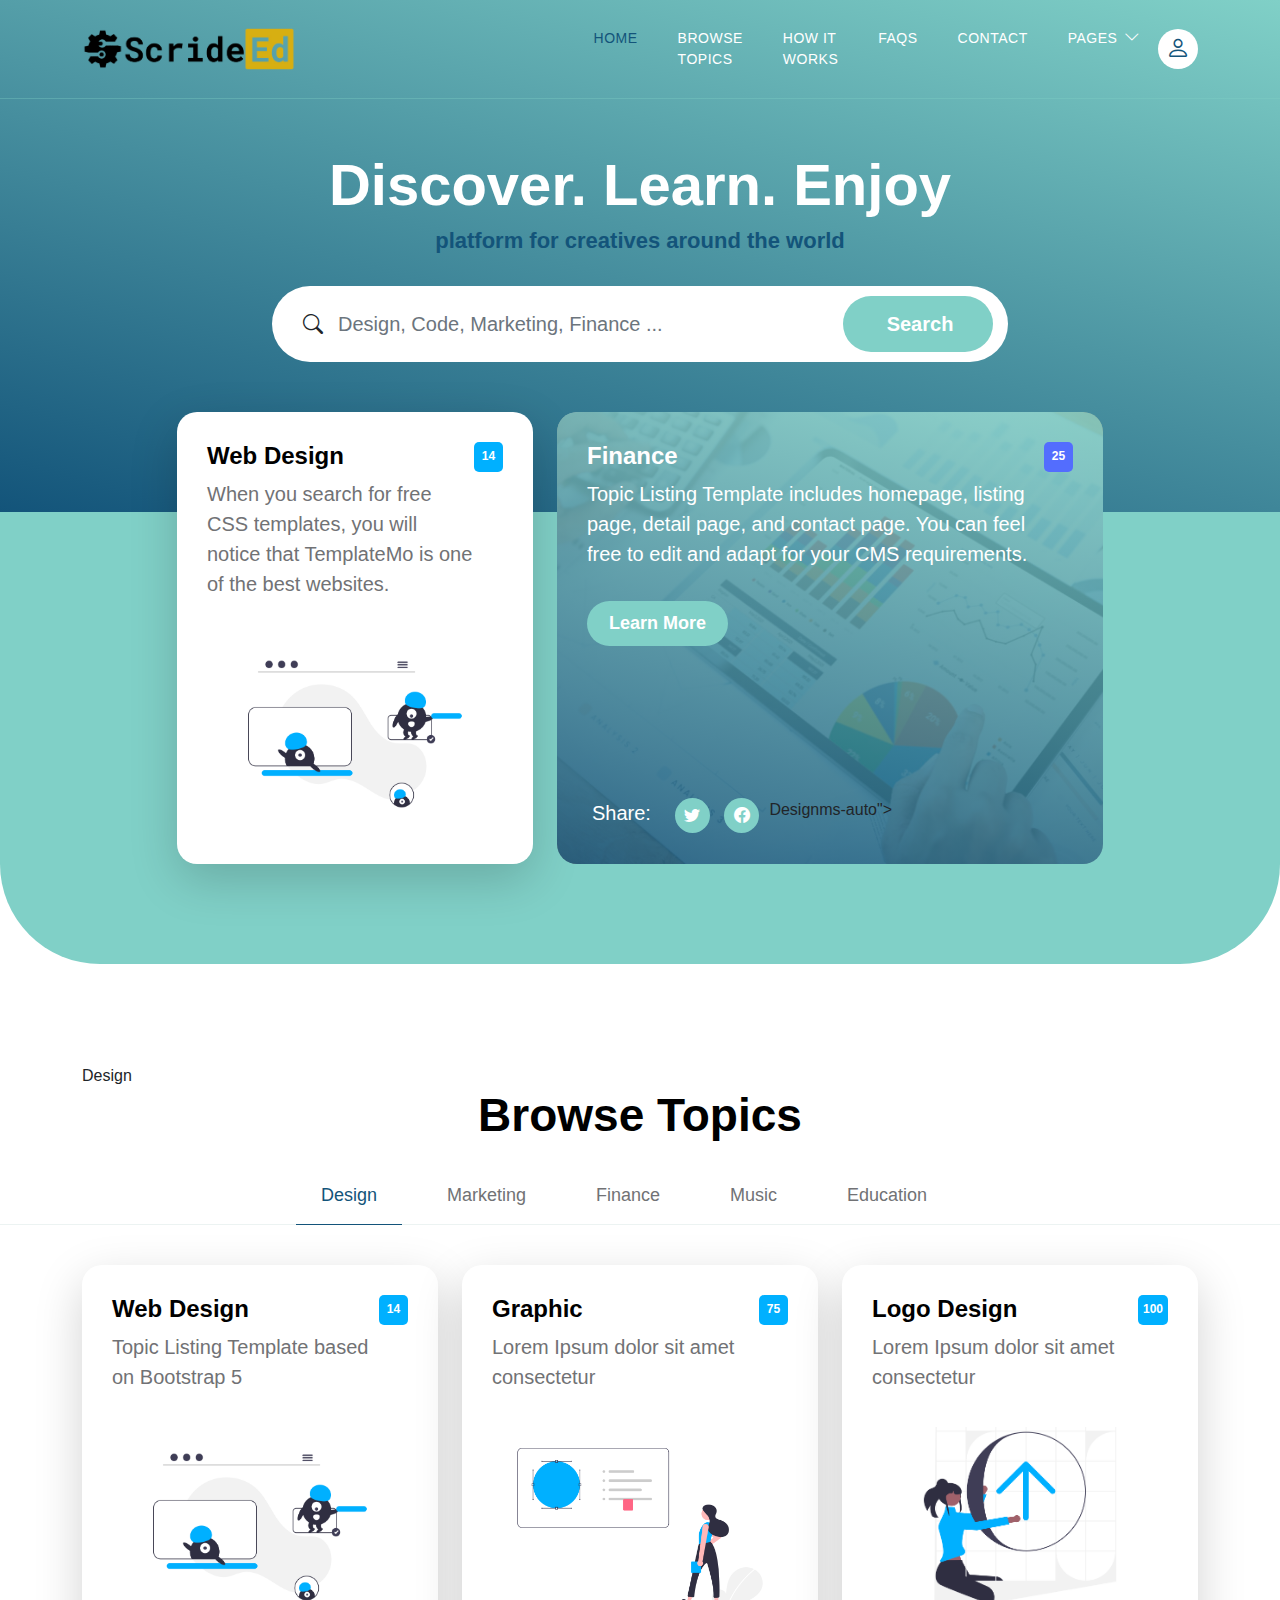
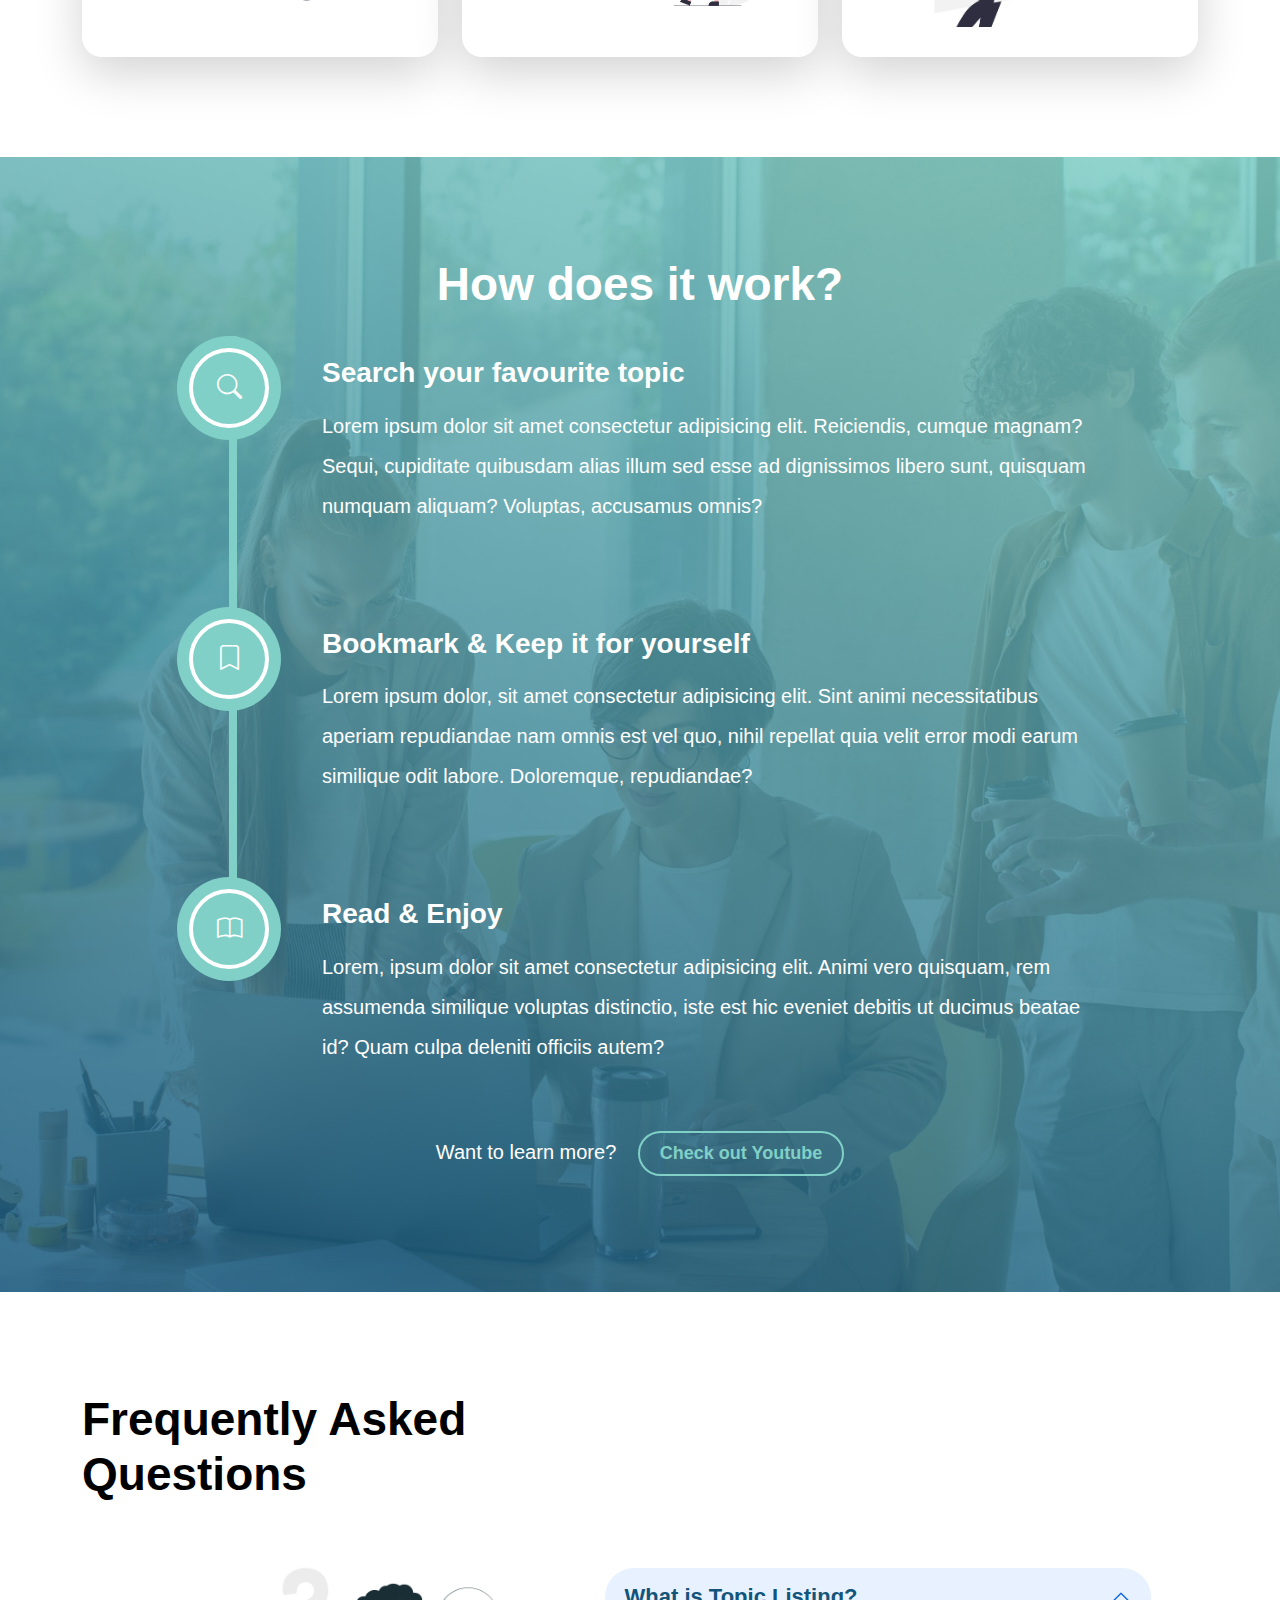
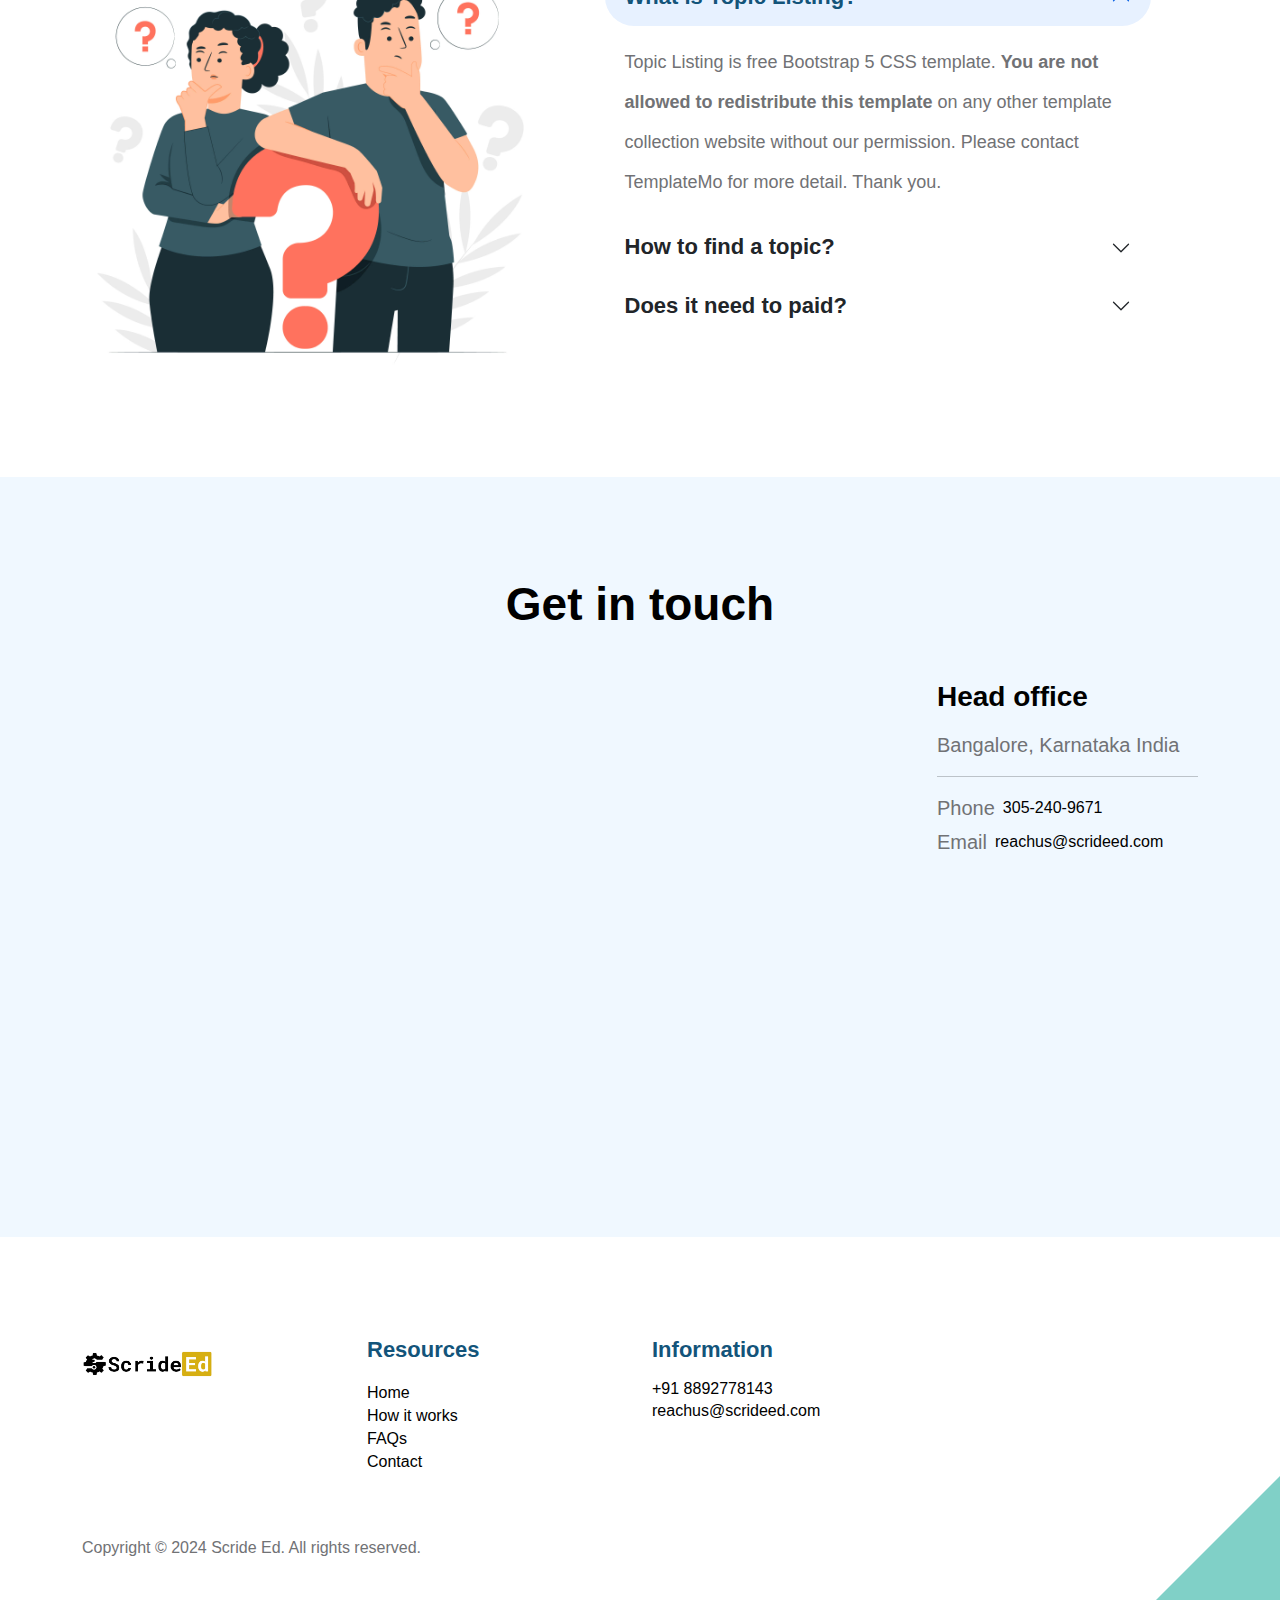
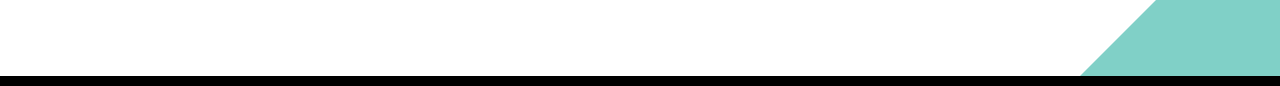
==== index.html @ 640656fb "commit with inital changes further changes expected" ====
<!doctype html>
<html lang="en">
    <head>
        <meta charset="utf-8">
        <meta name="viewport" content="width=device-width, initial-scale=1">

        <meta name="description" content="">
        <meta name="author" content="">

        <title>ScrideEd</title>

        <!-- CSS FILES -->        
        <link rel="preconnect" href="https://fonts.googleapis.com">
        
        <link rel="preconnect" href="https://fonts.gstatic.com" crossorigin>

        <link href="https://fonts.googleapis.com/css2?family=Montserrat:wght@500;600;700&family=Open+Sans&display=swap" rel="stylesheet">
                        
        <link href="css/bootstrap.min.css" rel="stylesheet">

        <link href="css/bootstrap-icons.css" rel="stylesheet">

        <link href="css/templatemo-topic-listing.css" rel="stylesheet">      
<!--

TemplateMo 590 topic listing

https://templatemo.com/tm-590-topic-listing

-->
    </head>
    
    <body id="top">

        <main>

            <nav class="navbar navbar-expand-lg">
                <div class="container">
                    <a class="navbar-brand" href="index.html">
                        <!-- <i class="bi-back"></i> -->
                        <span><img src="images/logo-black-rbg.png" alt="" width=50% height=50%>
                        </span>
                    </a>

                    <div class="d-lg-none ms-auto me-4">
                        <a href="#top" class="navbar-icon bi-person smoothscroll"></a>
                    </div>
    
                    <button class="navbar-toggler" type="button" data-bs-toggle="collapse" data-bs-target="#navbarNav" aria-controls="navbarNav" aria-expanded="false" aria-label="Toggle navigation">
                        <span class="navbar-toggler-icon"></span>
                    </button>
    
                    <div class="collapse navbar-collapse" id="navbarNav">
                        <ul class="navbar-nav ms-lg-5 me-lg-auto">
                            <li class="nav-item">
                                <a class="nav-link click-scroll" href="#section_1">Home</a>
                            </li>

                            <li class="nav-item">
                                <a class="nav-link click-scroll" href="#section_2">Browse Topics</a>
                            </li>
    
                            <li class="nav-item">
                                <a class="nav-link click-scroll" href="#section_3">How it works</a>
                            </li>

                            <li class="nav-item">
                                <a class="nav-link click-scroll" href="#section_4">FAQs</a>
                            </li>
    
                            <li class="nav-item">
                                <a class="nav-link click-scroll" href="#section_5">Contact</a>
                            </li>

                            <li class="nav-item dropdown">
                                <a class="nav-link dropdown-toggle" href="#" id="navbarLightDropdownMenuLink" role="button" data-bs-toggle="dropdown" aria-expanded="false">Pages</a>

                                <ul class="dropdown-menu dropdown-menu-light" aria-labelledby="navbarLightDropdownMenuLink">
                                    <li><a class="dropdown-item" href="topics-listing.html">Topics Listing</a></li>

                                    <li><a class="dropdown-item" href="contact.html">Contact Form</a></li>
                                </ul>
                            </li>
                        </ul>

                        <div class="d-none d-lg-block">
                            <a href="#top" class="navbar-icon bi-person smoothscroll"></a>
                        </div>
                    </div>
                </div>
            </nav>
            

            <section class="hero-section d-flex justify-content-center align-items-center" id="section_1">
                <div class="container">
                    <div class="row">

                        <div class="col-lg-8 col-12 mx-auto">
                            <h1 class="text-white text-center">Discover. Learn. Enjoy</h1>

                            <h6 class="text-center">platform for creatives around the world</h6>

                            <form method="get" class="custom-form mt-4 pt-2 mb-lg-0 mb-5" role="search">
                                <div class="input-group input-group-lg">
                                    <span class="input-group-text bi-search" id="basic-addon1">
                                        
                                    </span>

                                    <input name="keyword" type="search" class="form-control" id="keyword" placeholder="Design, Code, Marketing, Finance ..." aria-label="Search">

                                    <button type="submit" class="form-control">Search</button>
                                </div>
                            </form>
                        </div>

                    </div>
                </div>
            </section>


            <section class="featured-section">
                <div class="container">
                    <div class="row justify-content-center">

                        <div class="col-lg-4 col-12 mb-4 mb-lg-0">
                            <div class="custom-block bg-white shadow-lg">
                                <a href="topics-detail.html">
                                    <div class="d-flex">
                                        <div>
                                            <h5 class="mb-2">Web Design</h5>

                                            <p class="mb-0">When you search for free CSS templates, you will notice that TemplateMo is one of the best websites.</p>
                                        </div>

                                        <span class="badge bg-design rounded-pill ms-auto">14</span>
                                    </div>

                                    <img src="images/topics/undraw_Remote_design_team_re_urdx.png" class="custom-block-image img-fluid" alt="">
                                </a>
                            </div>
                        </div>

                        <div class="col-lg-6 col-12">
                            <div class="custom-block custom-block-overlay">
                                <div class="d-flex flex-column h-100">
                                    <img src="images/businesswoman-using-tablet-analysis.jpg" class="custom-block-image img-fluid" alt="">

                                    <div class="custom-block-overlay-text d-flex">
                                        <div>
                                            <h5 class="text-white mb-2">Finance</h5>

                                            <p class="text-white">Topic Listing Template includes homepage, listing page, detail page, and contact page. You can feel free to edit and adapt for your CMS requirements.</p>

                                            <a href="topics-detail.html" class="btn custom-btn mt-2 mt-lg-3">Learn More</a>
                                        </div>

                                        <span class="badge bg-finance rounded-pill ms-auto">25</span>
                                    </div>

                                    <div class="social-share d-flex">
                                        <p class="text-white me-4">Share:</p>

                                        <ul class="social-icon">
                                            <li class="social-icon-item">
                                                <a href="#" class="social-icon-link bi-twitter"></a>
                                            </li>

                                            <li class="social-icon-item">
                                                <a href="#" class="social-icon-link bi-facebook"></a>
                                            </li>Designms-auto"></a>
                                    </div>

                                    <div class="section-overlay"></div>
                                </div>
                            </div>
                        </div>

                    </div>
                </div>
            </section>


            <section class="explore-section section-padding" id="section_2">
                <div class="container">Design

                        <div class="col-12 text-center">
                            <h2 class="mb-4">Browse Topics</h1>
                        </div>

                    </div>
                </div>

                <div class="container-fluid">
                    <div class="row">
                        <ul class="nav nav-tabs" id="myTab" role="tablist">
                            <li class="nav-item" role="presentation">
                                <button class="nav-link active" id="design-tab" data-bs-toggle="tab" data-bs-target="#design-tab-pane" type="button" role="tab" aria-controls="design-tab-pane" aria-selected="true">Design</button>
                            </li>

                            <li class="nav-item" role="presentation">
                                <button class="nav-link" id="marketing-tab" data-bs-toggle="tab" data-bs-target="#marketing-tab-pane" type="button" role="tab" aria-controls="marketing-tab-pane" aria-selected="false">Marketing</button>
                            </li>

                            <li class="nav-item" role="presentation">
                                <button class="nav-link" id="finance-tab" data-bs-toggle="tab" data-bs-target="#finance-tab-pane" type="button" role="tab" aria-controls="finance-tab-pane" aria-selected="false">Finance</button>
                            </li>

                            <li class="nav-item" role="presentation">
                                <button class="nav-link" id="music-tab" data-bs-toggle="tab" data-bs-target="#music-tab-pane" type="button" role="tab" aria-controls="music-tab-pane" aria-selected="false">Music</button>
                            </li>

                            <li class="nav-item" role="presentation">
                                <button class="nav-link" id="education-tab" data-bs-toggle="tab" data-bs-target="#education-tab-pane" type="button" role="tab" aria-controls="education-tab-pane" aria-selected="false">Education</button>
                            </li>
                        </ul>
                    </div>
                </div>

                <div class="container">
                    <div class="row">

                        <div class="col-12">
                            <div class="tab-content" id="myTabContent">
                                <div class="tab-pane fade show active" id="design-tab-pane" role="tabpanel" aria-labelledby="design-tab" tabindex="0">
                                    <div class="row">
                                        <div class="col-lg-4 col-md-6 col-12 mb-4 mb-lg-0">
                                            <div class="custom-block bg-white shadow-lg">
                                                <a href="topics-detail.html">
                                                    <div class="d-flex">
                                                        <div>
                                                            <h5 class="mb-2">Web Design</h5>

                                                            <p class="mb-0">Topic Listing Template based on Bootstrap 5</p>
                                                        </div>

                                                        <span class="badge bg-design rounded-pill ms-auto">14</span>
                                                    </div>

                                                    <img src="images/topics/undraw_Remote_design_team_re_urdx.png" class="custom-block-image img-fluid" alt="">
                                                </a>
                                            </div>
                                        </div>

                                        <div class="col-lg-4 col-md-6 col-12 mb-4 mb-lg-0">
                                            <div class="custom-block bg-white shadow-lg">
                                                <a href="topics-detail.html">
                                                    <div class="d-flex">
                                                        <div>
                                                            <h5 class="mb-2">Graphic</h5>

                                                                <p class="mb-0">Lorem Ipsum dolor sit amet consectetur</p>
                                                        </div>

                                                        <span class="badge bg-design rounded-pill ms-auto">75</span>
                                                    </div>

                                                    <img src="images/topics/undraw_Redesign_feedback_re_jvm0.png" class="custom-block-image img-fluid" alt="">
                                                </a>
                                            </div>
                                        </div>

                                        <div class="col-lg-4 col-md-6 col-12">
                                            <div class="custom-block bg-white shadow-lg">
                                                <a href="topics-detail.html">
                                                    <div class="d-flex">
                                                        <div>
                                                            <h5 class="mb-2">Logo Design</h5>

                                                                <p class="mb-0">Lorem Ipsum dolor sit amet consectetur</p>
                                                        </div>

                                                        <span class="badge bg-design rounded-pill ms-auto">100</span>
                                                    </div>

                                                    <img src="images/topics/colleagues-working-cozy-office-medium-shot.png" class="custom-block-image img-fluid" alt="">
                                                </a>
                                            </div>
                                        </div>
                                    </div>
                                </div>

                                <div class="tab-pane fade" id="marketing-tab-pane" role="tabpanel" aria-labelledby="marketing-tab" tabindex="0">
                                    <div class="row">
                                        <div class="col-lg-4 col-md-6 col-12 mb-4 mb-lg-3">
                                                <div class="custom-block bg-white shadow-lg">
                                                    <a href="topics-detail.html">
                                                        <div class="d-flex">
                                                            <div>
                                                                <h5 class="mb-2">Advertising</h5>

                                                                <p class="mb-0">Lorem Ipsum dolor sit amet consectetur</p>
                                                            </div>

                                                            <span class="badge bg-advertising rounded-pill ms-auto">30</span>
                                                        </div>

                                                        <img src="images/topics/undraw_online_ad_re_ol62.png" class="custom-block-image img-fluid" alt="">
                                                    </a>
                                                </div>
                                            </div>

                                            <div class="col-lg-4 col-md-6 col-12 mb-4 mb-lg-3">
                                                <div class="custom-block bg-white shadow-lg">
                                                    <a href="topics-detail.html">
                                                        <div class="d-flex">
                                                            <div>
                                                                <h5 class="mb-2">Video Content</h5>

                                                                <p class="mb-0">Lorem Ipsum dolor sit amet consectetur</p>
                                                            </div>

                                                            <span class="badge bg-advertising rounded-pill ms-auto">65</span>
                                                        </div>

                                                        <img src="images/topics/undraw_Group_video_re_btu7.png" class="custom-block-image img-fluid" alt="">
                                                    </a>
                                                </div>
                                            </div>

                                            <div class="col-lg-4 col-md-6 col-12">
                                                <div class="custom-block bg-white shadow-lg">
                                                    <a href="topics-detail.html">
                                                        <div class="d-flex">
                                                            <div>
                                                                <h5 class="mb-2">Viral Tweet</h5>

                                                                <p class="mb-0">Lorem Ipsum dolor sit amet consectetur</p>
                                                            </div>

                                                            <span class="badge bg-advertising rounded-pill ms-auto">50</span>
                                                        </div>

                                                        <img src="images/topics/undraw_viral_tweet_gndb.png" class="custom-block-image img-fluid" alt="">
                                                    </a>
                                                </div>
                                            </div>
                                        </div>
                                  </div>

                                <div class="tab-pane fade" id="finance-tab-pane" role="tabpanel" aria-labelledby="finance-tab" tabindex="0">   <div class="row">
                                        <div class="col-lg-6 col-md-6 col-12 mb-4 mb-lg-0">
                                            <div class="custom-block bg-white shadow-lg">
                                                <a href="topics-detail.html">
                                                    <div class="d-flex">
                                                        <div>
                                                            <h5 class="mb-2">Investment</h5>

                                                            <p class="mb-0">Lorem Ipsum dolor sit amet consectetur</p>
                                                        </div>

                                                        <span class="badge bg-finance rounded-pill ms-auto">30</span>
                                                    </div>

                                                    <img src="images/topics/undraw_Finance_re_gnv2.png" class="custom-block-image img-fluid" alt="">
                                                </a>
                                            </div>
                                        </div>

                                        <div class="col-lg-6 col-md-6 col-12">
                                            <div class="custom-block custom-block-overlay">
                                                <div class="d-flex flex-column h-100">
                                                    <img src="images/businesswoman-using-tablet-analysis-graph-company-finance-strategy-statistics-success-concept-planning-future-office-room.jpg" class="custom-block-image img-fluid" alt="">

                                                    <div class="custom-block-overlay-text d-flex">
                                                        <div>
                                                            <h5 class="text-white mb-2">Finance</h5>

                                                            <p class="text-white">Lorem ipsum dolor, sit amet consectetur adipisicing elit. Sint animi necessitatibus aperiam repudiandae nam omnis</p>

                                                            <a href="topics-detail.html" class="btn custom-btn mt-2 mt-lg-3">Learn More</a>
                                                        </div>

                                                        <span class="badge bg-finance rounded-pill ms-auto">25</span>
                                                    </div>

                                                    <div class="social-share d-flex">
                                                        <p class="text-white me-4">Share:</p>

                                                        <ul class="social-icon">
                                                            <li class="social-icon-item">
                                                                <a href="#" class="social-icon-link bi-twitter"></a>
                                                            </li>

                                                            <li class="social-icon-item">
                                                                <a href="#" class="social-icon-link bi-facebook"></a>
                                                            </li>

                                                            <li class="social-icon-item">
                                                                <a href="#" class="social-icon-link bi-pinterest"></a>
                                                            </li>
                                                        </ul>

                                                        <a href="#" class="custom-icon bi-bookmark ms-auto"></a>
                                                    </div>

                                                    <div class="section-overlay"></div>
                                                </div>
                                            </div>
                                        </div>
                                    </div>
                                </div>

                                <div class="tab-pane fade" id="music-tab-pane" role="tabpanel" aria-labelledby="music-tab" tabindex="0">
                                    <div class="row">
                                        <div class="col-lg-4 col-md-6 col-12 mb-4 mb-lg-3">
                                            <div class="custom-block bg-white shadow-lg">
                                                <a href="topics-detail.html">
                                                    <div class="d-flex">
                                                        <div>
                                                            <h5 class="mb-2">Composing Song</h5>

                                                            <p class="mb-0">Lorem Ipsum dolor sit amet consectetur</p>
                                                        </div>

                                                        <span class="badge bg-music rounded-pill ms-auto">45</span>
                                                    </div>

                                                    <img src="images/topics/undraw_Compose_music_re_wpiw.png" class="custom-block-image img-fluid" alt="">
                                                </a>
                                            </div>
                                        </div>

                                        <div class="col-lg-4 col-md-6 col-12 mb-4 mb-lg-3">
                                            <div class="custom-block bg-white shadow-lg">
                                                <a href="topics-detail.html">
                                                    <div class="d-flex">
                                                        <div>
                                                            <h5 class="mb-2">Online Music</h5>

                                                            <p class="mb-0">Lorem Ipsum dolor sit amet consectetur</p>
                                                        </div>

                                                        <span class="badge bg-music rounded-pill ms-auto">45</span>
                                                    </div>

                                                    <img src="images/topics/undraw_happy_music_g6wc.png" class="custom-block-image img-fluid" alt="">
                                                </a>
                                            </div>
                                        </div>

                                        <div class="col-lg-4 col-md-6 col-12">
                                            <div class="custom-block bg-white shadow-lg">
                                                <a href="topics-detail.html">
                                                    <div class="d-flex">
                                                        <div>
                                                            <h5 class="mb-2">Podcast</h5>

                                                            <p class="mb-0">Lorem Ipsum dolor sit amet consectetur</p>
                                                        </div>

                                                        <span class="badge bg-music rounded-pill ms-auto">20</span>
                                                    </div>

                                                    <img src="images/topics/undraw_Podcast_audience_re_4i5q.png" class="custom-block-image img-fluid" alt="">
                                                </a>
                                            </div>
                                        </div>
                                    </div>
                                </div>

                                <div class="tab-pane fade" id="education-tab-pane" role="tabpanel" aria-labelledby="education-tab" tabindex="0">
                                    <div class="row">
                                        <div class="col-lg-6 col-md-6 col-12 mb-4 mb-lg-3">
                                            <div class="custom-block bg-white shadow-lg">
                                                <a href="topics-detail.html">
                                                    <div class="d-flex">
                                                        <div>
                                                            <h5 class="mb-2">Graduation</h5>

                                                            <p class="mb-0">Lorem Ipsum dolor sit amet consectetur</p>
                                                        </div>

                                                        <span class="badge bg-education rounded-pill ms-auto">80</span>
                                                    </div>

                                                    <img src="images/topics/undraw_Graduation_re_gthn.png" class="custom-block-image img-fluid" alt="">
                                                </a>
                                            </div>
                                        </div>

                                        <div class="col-lg-6 col-md-6 col-12">
                                            <div class="custom-block bg-white shadow-lg">
                                                <a href="topics-detail.html">
                                                    <div class="d-flex">
                                                        <div>
                                                            <h5 class="mb-2">Educator</h5>

                                                            <p class="mb-0">Lorem Ipsum dolor sit amet consectetur</p>
                                                        </div>

                                                        <span class="badge bg-education rounded-pill ms-auto">75</span>
                                                    </div>

                                                    <img src="images/topics/undraw_Educator_re_ju47.png" class="custom-block-image img-fluid" alt="">
                                                </a>
                                            </div>
                                        </div>
                                    </div>
                                </div>
                            </div>

                    </div>
                </div>
            </section>


            <section class="timeline-section section-padding" id="section_3">
                <div class="section-overlay"></div>

                <div class="container">
                    <div class="row">

                        <div class="col-12 text-center">
                            <h2 class="text-white mb-4">How does it work?</h1>
                        </div>

                        <div class="col-lg-10 col-12 mx-auto">
                            <div class="timeline-container">
                                <ul class="vertical-scrollable-timeline" id="vertical-scrollable-timeline">
                                    <div class="list-progress">
                                        <div class="inner"></div>
                                    </div>

                                    <li>
                                        <h4 class="text-white mb-3">Search your favourite topic</h4>

                                        <p class="text-white">Lorem ipsum dolor sit amet consectetur adipisicing elit. Reiciendis, cumque magnam? Sequi, cupiditate quibusdam alias illum sed esse ad dignissimos libero sunt, quisquam numquam aliquam? Voluptas, accusamus omnis?</p>

                                        <div class="icon-holder">
                                          <i class="bi-search"></i>
                                        </div>
                                    </li>
                                    
                                    <li>
                                        <h4 class="text-white mb-3">Bookmark &amp; Keep it for yourself</h4>

                                        <p class="text-white">Lorem ipsum dolor, sit amet consectetur adipisicing elit. Sint animi necessitatibus aperiam repudiandae nam omnis est vel quo, nihil repellat quia velit error modi earum similique odit labore. Doloremque, repudiandae?</p>

                                        <div class="icon-holder">
                                          <i class="bi-bookmark"></i>
                                        </div>
                                    </li>

                                    <li>
                                        <h4 class="text-white mb-3">Read &amp; Enjoy</h4>

                                        <p class="text-white">Lorem, ipsum dolor sit amet consectetur adipisicing elit. Animi vero quisquam, rem assumenda similique voluptas distinctio, iste est hic eveniet debitis ut ducimus beatae id? Quam culpa deleniti officiis autem?</p>

                                        <div class="icon-holder">
                                          <i class="bi-book"></i>
                                        </div>
                                    </li>
                                </ul>
                            </div>
                        </div>

                        <div class="col-12 text-center mt-5">
                            <p class="text-white">
                                Want to learn more?
                                <a href="#" class="btn custom-btn custom-border-btn ms-3">Check out Youtube</a>
                            </p>
                        </div>
                    </div>
                </div>
            </section>


            <section class="faq-section section-padding" id="section_4">
                <div class="container">
                    <div class="row">

                        <div class="col-lg-6 col-12">
                            <h2 class="mb-4">Frequently Asked Questions</h2>
                        </div>

                        <div class="clearfix"></div>

                        <div class="col-lg-5 col-12">
                            <img src="images/faq_graphic.jpg" class="img-fluid" alt="FAQs">
                        </div>

                        <div class="col-lg-6 col-12 m-auto">
                            <div class="accordion" id="accordionExample">
                                <div class="accordion-item">
                                    <h2 class="accordion-header" id="headingOne">
                                        <button class="accordion-button" type="button" data-bs-toggle="collapse" data-bs-target="#collapseOne" aria-expanded="true" aria-controls="collapseOne">
                                        What is Topic Listing?
                                        </button>
                                    </h2>

                                    <div id="collapseOne" class="accordion-collapse collapse show" aria-labelledby="headingOne" data-bs-parent="#accordionExample">
                                        <div class="accordion-body">
                                            Topic Listing is free Bootstrap 5 CSS template. <strong>You are not allowed to redistribute this template</strong> on any other template collection website without our permission. Please contact TemplateMo for more detail. Thank you.
                                        </div>
                                    </div>
                                </div>

                                <div class="accordion-item">
                                    <h2 class="accordion-header" id="headingTwo">
                                        <button class="accordion-button collapsed" type="button" data-bs-toggle="collapse" data-bs-target="#collapseTwo" aria-expanded="false" aria-controls="collapseTwo">
                                        How to find a topic?
                                    </button>
                                    </h2>

                                    <div id="collapseTwo" class="accordion-collapse collapse" aria-labelledby="headingTwo" data-bs-parent="#accordionExample">
                                        <div class="accordion-body">
                                            You can search on Google with <strong>keywords</strong> such as templatemo portfolio, templatemo one-page layouts, photography, digital marketing, etc.
                                        </div>
                                    </div>
                                </div>

                                <div class="accordion-item">
                                    <h2 class="accordion-header" id="headingThree">
                                        <button class="accordion-button collapsed" type="button" data-bs-toggle="collapse" data-bs-target="#collapseThree" aria-expanded="false" aria-controls="collapseThree">
                                        Does it need to paid?
                                    </button>
                                    </h2>

                                    <div id="collapseThree" class="accordion-collapse collapse" aria-labelledby="headingThree" data-bs-parent="#accordionExample">
                                        <div class="accordion-body">
                                            You can modify any of this with custom CSS or overriding our default variables. It's also worth noting that just about any HTML can go within the <code>.accordion-body</code>, though the transition does limit overflow.
                                        </div>
                                    </div>
                                </div>
                            </div>
                        </div>

                    </div>
                </div>
            </section>


            <section class="contact-section section-padding section-bg" id="section_5">
                <div class="container">
                    <div class="row">

                        <div class="col-lg-12 col-12 text-center">
                            <h2 class="mb-5">Get in touch</h2>
                        </div>

                        <div class="col-lg-5 col-12 mb-4 mb-lg-0">
                            <iframe src="https://www.google.com/maps/embed?pb=!1m14!1m8!1m3!1d15551.514627462991!2d77.5908462!3d12.9796121!3m2!1i1024!2i768!4f13.1!3m3!1m2!1s0x3bae1672094c0ca7%3A0xffa0605b3255e77d!2sVidhana%20Soudha!5e0!3m2!1sen!2sin!4v1730284418888!5m2!1sen!2sin" width="600" height="450" style="border:0;" allowfullscreen="" loading="lazy" referrerpolicy="no-referrer-when-downgrade"></iframe>                        </div>

                        <div class="col-lg-3 col-md-6 col-12 mb-3 mb-lg- mb-md-0 ms-auto">
                            <h4 class="mb-3">Head office</h4>

                            <p>Bangalore, Karnataka India</p>

                            <hr>

                            <p class="d-flex align-items-center mb-1">
                                <span class="me-2">Phone</span>

                                <a href="tel: 305-240-9671" class="site-footer-link">
                                    305-240-9671
                                </a>
                            </p>

                            <p class="d-flex align-items-center">
                                <span class="me-2">Email</span>

                                <a href="mailto:reachus@scrideed.com" class="site-footer-link">
                                    reachus@scrideed.com
                                </a>
                            </p>
                        </div>
                    </div>
                </div>
            </section>
        </main>

<footer class="site-footer section-padding">
            <div class="container">
                <div class="row">

                    <div class="col-lg-3 col-12 mb-4 pb-2">
                        <a class="navbar-brand mb-2" href="index.html">
                            <span><img src="images/logo-black-rbg.png" alt="" width=50% height=50%>
                            </span>
                        </a>
                    </div>

                    <div class="col-lg-3 col-md-4 col-6">
                        <h6 class="site-footer-title mb-3">Resources</h6>

                        <ul class="site-footer-links">
                            <li class="site-footer-link-item">
                                <a href="#" class="site-footer-link">Home</a>
                            </li>

                            <li class="site-footer-link-item">
                                <a href="#" class="site-footer-link">How it works</a>
                            </li>

                            <li class="site-footer-link-item">
                                <a href="#" class="site-footer-link">FAQs</a>
                            </li>

                            <li class="site-footer-link-item">
                                <a href="#" class="site-footer-link">Contact</a>
                            </li>
                        </ul>
                    </div>

                    <div class="col-lg-3 col-md-4 col-6 mb-4 mb-lg-0">
                        <h6 class="site-footer-title mb-3">Information</h6>

                        <p class="text-white d-flex mb-1">
                            <a href="tel: 8892778143" class="site-footer-link">
                                +91 8892778143
                            </a>
                        </p>

                        <p class="text-white d-flex">
                            <a href="mailto:reachus@scrideed.com" class="site-footer-link">
                                reachus@scrideed.com
                            </a>
                        </p>
                    </div>

                        <p class="copyright-text mt-lg-5 mt-4">Copyright © 2024 Scride Ed. All rights reserved.                        
                    </div>

                </div>
            </div>
        </footer>


        <!-- JAVASCRIPT FILES -->
        <script src="js/jquery.min.js"></script>
        <script src="js/bootstrap.bundle.min.js"></script>
        <script src="js/jquery.sticky.js"></script>
        <script src="js/click-scroll.js"></script>
        <script src="js/custom.js"></script>

    </body>
</html>
---- css/templatemo-topic-listing.css ----
/*

TemplateMo 590 topic listing

https://templatemo.com/tm-590-topic-listing

*/

/*---------------------------------------
  CUSTOM PROPERTIES ( VARIABLES )             
-----------------------------------------*/
:root {
  --white-color:                  #ffffff;
  --primary-color:                #13547a;
  --secondary-color:              #80d0c7;
  --section-bg-color:             #f0f8ff;
  --custom-btn-bg-color:          #80d0c7;
  --custom-btn-bg-hover-color:    #13547a;
  --dark-color:                   #000000;
  --p-color:                      #717275;
  --border-color:                 #7fffd4;
  --link-hover-color:             #13547a;

  --body-font-family:             'Roboto', sans-serif;
  --title-font-family:            'Roboto', sans-serif;

  --h1-font-size:                 58px;
  --h2-font-size:                 46px;
  --h3-font-size:                 32px;
  --h4-font-size:                 28px;
  --h5-font-size:                 24px;
  --h6-font-size:                 22px;
  --p-font-size:                  20px;
  --menu-font-size:               14px;
  --btn-font-size:                18px;
  --copyright-font-size:          16px;

  --border-radius-large:          100px;
  --border-radius-medium:         20px;
  --border-radius-small:          10px;

  --font-weight-normal:           400;
  --font-weight-medium:           500;
  --font-weight-semibold:         600;
  --font-weight-bold:             700;
}

body {
  background-color: var(--white-color);
  font-family: var(--body-font-family); 
}


/*---------------------------------------
  TYPOGRAPHY               
-----------------------------------------*/

h2,
h3,
h4,
h5,
h6 {
  color: var(--dark-color);
}

h1,
h2,
h3,
h4,
h5,
h6 {
  font-family: var(--title-font-family); 
  font-weight: var(--font-weight-semibold);
}

h1 {
  font-size: var(--h1-font-size);
  font-weight: var(--font-weight-bold);
}

h2 {
  font-size: var(--h2-font-size);
  font-weight: var(--font-weight-bold);
}

h3 {
  font-size: var(--h3-font-size);
}

h4 {
  font-size: var(--h4-font-size);
}

h5 {
  font-size: var(--h5-font-size);
}

h6 {
  color: var(--primary-color);
  font-size: var(--h6-font-size);
}

p {
  color: var(--p-color);
  font-size: var(--p-font-size);
  font-weight: var(--font-weight-normal);
}

ul li {
  color: var(--p-color);
  font-size: var(--p-font-size);
  font-weight: var(--font-weight-normal);
}

a, 
button {
  touch-action: manipulation;
  transition: all 0.3s;
}

a {
  display: inline-block;
  color: var(--primary-color);
  text-decoration: none;
}

a:hover {
  color: var(--link-hover-color);
}

b,
strong {
  font-weight: var(--font-weight-bold);
}


/*---------------------------------------
  SECTION               
-----------------------------------------*/
.section-padding {
  padding-top: 100px;
  padding-bottom: 100px;
}

.section-bg {
  background-color: var(--section-bg-color);
}

.section-overlay {
  background-image: linear-gradient(15deg, #13547a 0%, #80d0c7 100%);
  position: absolute;
  top: 0;
  left: 0;
  pointer-events: none;
  width: 100%;
  height: 100%;
  opacity: 0.85;
}

.section-overlay + .container {
  position: relative;
}

.tab-content {
  background-color: var(--white-color);
  border-radius: var(--border-radius-medium);
}

.nav-tabs {
  border-bottom: 1px solid #ecf3f2;
  margin-bottom: 40px;
  justify-content: center;
}

.nav-tabs .nav-link {
  border-radius: 0;
  border-top: 0;
  border-right: 0;
  border-left: 0;
  color: var(--p-color);
  font-family: var(--title-font-family);
  font-size: var(--btn-font-size);
  font-weight: var(--font-weight-medium);
  padding: 15px 25px;
  transition: all 0.3s;
}

.nav-tabs .nav-link:first-child {
  margin-right: 20px;
}

.nav-tabs .nav-item.show .nav-link, 
.nav-tabs .nav-link.active,
.nav-tabs .nav-link:focus, 
.nav-tabs .nav-link:hover {
  border-bottom-color: var(--primary-color);
  color: var(--primary-color);
}


/*---------------------------------------
  CUSTOM ICON COLOR               
-----------------------------------------*/
.custom-icon {
  color: var(--secondary-color);
}


/*---------------------------------------
  CUSTOM BUTTON               
-----------------------------------------*/
.custom-btn {
  background: var(--custom-btn-bg-color);
  border: 2px solid transparent;
  border-radius: var(--border-radius-large);
  color: var(--white-color);
  font-size: var(--btn-font-size);
  font-weight: var(--font-weight-semibold);
  line-height: normal;
  transition: all 0.3s;
  padding: 10px 20px;
}

.custom-btn:hover {
  background: var(--custom-btn-bg-hover-color);
  color: var(--white-color);
}

.custom-border-btn {
  background: transparent;
  border: 2px solid var(--custom-btn-bg-color);
  color: var(--custom-btn-bg-color);
}

.custom-border-btn:hover {
  background: var(--custom-btn-bg-color);
  border-color: transparent;
  color: var(--white-color);
}

.custom-btn-bg-white {
  border-color: var(--white-color);
  color: var(--white-color);
}


/*---------------------------------------
  SITE HEADER              
-----------------------------------------*/
.site-header {
  background-image: linear-gradient(15deg, #13547a 0%, #80d0c7 100%);
  padding-top: 150px;
  padding-bottom: 80px;
}

.site-header .container {
  height: 100%;
}

.breadcrumb-item+.breadcrumb-item::before,
.breadcrumb-item a:hover,
.breadcrumb-item.active {
  color: var(--white-color);
}

.site-header .custom-icon {
  color: var(--white-color);
  font-size: var(--h4-font-size);
}

.site-header .custom-icon:hover {
  color: var(--secondary-color);
}


/*---------------------------------------
  NAVIGATION              
-----------------------------------------*/
.sticky-wrapper {
  position: absolute;
  top: 0;
  right: 0;
  left: 0;
}

.sticky-wrapper.is-sticky .navbar {
  background-color: var(--secondary-color);
}

.navbar {
  background: transparent;
  border-bottom: 1px solid rgba(128, 208, 199, 0.35);
  z-index: 9;
}

.navbar-brand,
.navbar-brand:hover {
  font-size: var(--h3-font-size);
  font-weight: var(--font-weight-bold);
  display: block;
}

.navbar-brand span {
  font-family: var(--title-font-family);
}

.navbar-expand-lg .navbar-nav .nav-link {
  border-radius: var(--border-radius-large);
  margin: 10px;
  padding: 10px;
}

.navbar-nav .nav-link {
  display: inline-block;
  color: var(--white-color);
  font-family: var(--title-font-family); 
  font-size: var(--menu-font-size);
  font-weight: var(--font-weight-medium);
  text-transform: uppercase;
  letter-spacing: 0.5px;
  position: relative;
  padding-top: 15px;
  padding-bottom: 15px;
}

.navbar-nav .nav-link.active, 
.navbar-nav .nav-link:hover {
  color: var(--primary-color);
}

.navbar .dropdown-menu {
  background: var(--white-color);
  box-shadow: 0 1rem 3rem rgba(0,0,0,.175);
  border: 0;
  display: inherit;
  opacity: 0;
  min-width: 9rem;
  margin-top: 20px;
  padding: 13px 0 10px 0;
  transition: all 0.3s;
  pointer-events: none;
}

.navbar .dropdown-menu::before {
  content: "";
  width: 0;
  height: 0;
  border-left: 20px solid transparent;
  border-right: 20px solid transparent;
  border-bottom: 15px solid var(--white-color);
  position: absolute;
  top: -10px;
  left: 10px;
}

.navbar .dropdown-item {
  display: inline-block;
  color: var(--p-bg-color);
  font-family: var(--title-font-family); 
  font-size: var(--menu-font-size);
  font-weight: var(--font-weight-medium);
  text-transform: uppercase;
  letter-spacing: 0.5px;
  position: relative;
}

.navbar .dropdown-item.active, 
.navbar .dropdown-item:active,
.navbar .dropdown-item:focus, 
.navbar .dropdown-item:hover {
  background: transparent;
  color: var(--primary-color);
}

.navbar .dropdown-toggle::after {
  content: "\f282";
  display: inline-block;
  font-family: bootstrap-icons !important;
  font-size: var(--copyright-font-size);
  font-style: normal;
  font-weight: normal !important;
  font-variant: normal;
  text-transform: none;
  line-height: 1;
  vertical-align: -.125em;
  -webkit-font-smoothing: antialiased;
  -moz-osx-font-smoothing: grayscale;
  position: relative;
  left: 2px;
  border: 0;
}

@media screen and (min-width: 992px) {
  .navbar .dropdown:hover .dropdown-menu {
    opacity: 1;
    margin-top: 0;
    pointer-events: auto;
  }
}

.navbar-icon {
  background: var(--white-color);
  border-radius: var(--border-radius-large);
  display: inline-block;
  font-size: var(--h5-font-size);
  width: 40px;
  height: 40px;
  line-height: 40px;
  text-align: center;
  transition: all 0.3s ease;
}

.navbar-icon:hover {
  background: var(--primary-color);
  color: var(--white-color);
}

.navbar-toggler {
  border: 0;
  padding: 0;
  cursor: pointer;
  margin: 0;
  width: 30px;
  height: 35px;
  outline: none;
}

.navbar-toggler:focus {
  outline: none;
  box-shadow: none;
}

.navbar-toggler[aria-expanded="true"] .navbar-toggler-icon {
  background: transparent;
}

.navbar-toggler[aria-expanded="true"] .navbar-toggler-icon:before,
.navbar-toggler[aria-expanded="true"] .navbar-toggler-icon:after {
  transition: top 300ms 50ms ease, -webkit-transform 300ms 350ms ease;
  transition: top 300ms 50ms ease, transform 300ms 350ms ease;
  transition: top 300ms 50ms ease, transform 300ms 350ms ease, -webkit-transform 300ms 350ms ease;
  top: 0;
}

.navbar-toggler[aria-expanded="true"] .navbar-toggler-icon:before {
  transform: rotate(45deg);
}

.navbar-toggler[aria-expanded="true"] .navbar-toggler-icon:after {
  transform: rotate(-45deg);
}

.navbar-toggler .navbar-toggler-icon {
  background: var(--white-color);
  transition: background 10ms 300ms ease;
  display: block;
  width: 30px;
  height: 2px;
  position: relative;
}

.navbar-toggler .navbar-toggler-icon:before,
.navbar-toggler .navbar-toggler-icon:after {
  transition: top 300ms 350ms ease, -webkit-transform 300ms 50ms ease;
  transition: top 300ms 350ms ease, transform 300ms 50ms ease;
  transition: top 300ms 350ms ease, transform 300ms 50ms ease, -webkit-transform 300ms 50ms ease;
  position: absolute;
  right: 0;
  left: 0;
  background: var(--white-color);
  width: 30px;
  height: 2px;
  content: '';
}

.navbar-toggler .navbar-toggler-icon::before {
  top: -8px;
}

.navbar-toggler .navbar-toggler-icon::after {
  top: 8px;
}


/*---------------------------------------
  HERO        
-----------------------------------------*/
.hero-section {
  background-image: linear-gradient(15deg, #13547a 0%, #80d0c7 100%);
  position: relative;
  overflow: hidden;
  padding-top: 150px;
  padding-bottom: 150px;
}

.hero-section .input-group {
  background-color: var(--white-color);
  border-radius: var(--border-radius-large);
  padding: 10px 15px;
}

.hero-section .input-group-text {
  background-color: transparent;
  border: 0;
}

.hero-section input[type="search"] {
  border: 0;
  box-shadow: none;
  margin-bottom: 0;
  padding-left: 0;
}

.hero-section button[type="submit"] {
  background-color: var(--primary-color);
  border: 0;
  border-radius: var(--border-radius-large) !important;
  color: var(--white-color);
  max-width: 150px;
}


/*---------------------------------------
  TOPICS              
-----------------------------------------*/
.featured-section {
  background-color: var(--secondary-color);
  border-radius: 0 0 100px 100px;
  padding-bottom: 100px;
}

.featured-section .row {
  position: relative;
  bottom: 100px;
  margin-bottom: -100px;
}

.custom-block {
  border-radius: var(--border-radius-medium);
  position: relative;
  overflow: hidden;
  padding: 30px;
  transition: all 0.3s ease;
  height: 100%;
}

.custom-block:hover {
  background-color: var(--secondary-color);
  transform: translateY(-3px);
}

.custom-block > a {
  width: 100%;
}

.custom-block-image {
  display: block;
  width: 100%;
  height: 200px;
  object-fit: cover;
  margin-top: 35px;
}

.custom-block .rounded-pill {
  border-radius: 5px !important;
  display: flex;
  justify-content: center;
  text-align: center;
  width: 30px;
  height: 30px;
  line-height: 20px;
}

.custom-block-overlay {
  height: 100%;
  min-height: 350px;
  padding: 0;
}

.custom-block-overlay > a {
  height: 100%;
}

.custom-block-overlay .custom-block-image {
  border-radius: var(--border-radius-medium);
  display: block;
  height: 100%;
  margin-top: 0;
}

.custom-block-overlay-text {
  position: absolute;
  z-index: 2;
  top: 0;
  right: 0;
  left: 0;
  padding: 30px;
}

.social-share {
  position: absolute;
  bottom: 0;
  right: 0;
  left: 0;
  z-index: 2;
  padding: 20px 35px;
}

.social-share .bi-bookmark {
  color: var(--white-color);
  font-size: var(--h5-font-size);
}

.social-share .bi-bookmark:hover {
  color: var(--secondary-color);
}

.bg-design {
  background-color: #00B0FF;
}

.bg-graphic {
  background-color: #00BFA6;
}

.bg-advertising {
  background-color: #F50057;
}

.bg-finance {
  background-color: #536DFE;
}

.bg-music {
  background-color: #F9A826;
}

.bg-education {
  background-color: #00BFA6;
}


/*---------------------------------------
  TOPICS               
-----------------------------------------*/
.topics-detail-block {
  border-radius: var(--border-radius-medium);
  position: relative;
  overflow: hidden;
}

.topics-detail-block-image {
  display: block;
  border-radius: var(--border-radius-medium);
}

blockquote {
  background-color: var(--section-bg-color);
  border-radius: var(--border-radius-small);
  font-family: var(--title-font-family);
  font-size: var(--h4-font-size);
  font-weight: var(--font-weight-bold);
  display: inline-block;
  text-align: center;
  margin: 30px;
  padding: 40px;
}

.topics-listing-page .site-header {
  padding-bottom: 65px;
}

.custom-block-topics-listing-info {
  margin: 30px 20px 20px 30px;
}

.custom-block-topics-listing {
  height: inherit;
}

.custom-block-topics-listing .custom-block-image {
  width: 200px;
}


/*---------------------------------------
  PAGINATION              
-----------------------------------------*/
.pagination {
  margin-top: 40px;
}

.page-link {
  border: 0;
  border-radius: var(--border-radius-small);
  color: var(--p-color);
  font-family: var(--title-font-family);
  margin: 0 5px;
  padding: 10px 20px;
}

.page-link:hover,
.page-item:first-child .page-link:hover,
.page-item:last-child .page-link:hover {
  background-color: var(--secondary-color);
  color: var(--white-color);
}

.page-item:first-child .page-link {
  margin-right: 10px;
}

.page-item:first-child .page-link,
.page-item:last-child .page-link {
  background-color: var(--section-bg-color);
  border-radius: var(--border-radius-small);
}

.active>.page-link, .page-link.active {
  background-color: var(--secondary-color);
  border-color: var(--secondary-color);
}


/*---------------------------------------
  TIMELINE              
-----------------------------------------*/
.timeline-section {
  background-image: url('../images/colleagues-working-cozy-office-medium-shot.jpg');
  background-repeat: no-repeat;
  background-position: center;
  background-size: cover;
  position: relative;
}

.timeline-container .vertical-scrollable-timeline {
  list-style-type: none;
  position: relative;
  padding-left: 0;
}

.timeline-container .vertical-scrollable-timeline .list-progress {
  width: 8px;
  height: 87%;
  background-color: var(--primary-color);
  position: absolute;
  left: 52px;
  top: 0;
  overflow: hidden;
}

.timeline-container .vertical-scrollable-timeline .list-progress .inner {
  position: absolute;
  right: 0;
  bottom: 0;
  height: 100%;
  background-color: var(--secondary-color);
  width: 100%;
}

.timeline-container .vertical-scrollable-timeline li {
  position: relative;
  padding: 20px 0px 65px 145px;
}

.timeline-container .vertical-scrollable-timeline li:last-child {
  padding-bottom: 0;
}

.timeline-container .vertical-scrollable-timeline li p {
  line-height: 40px;
}

.timeline-container .vertical-scrollable-timeline li p:last-child {
  margin-bottom: 0;
}

.timeline-container .vertical-scrollable-timeline li .icon-holder {
  position: absolute;
  left: 0;
  top: 0;
  width: 104px;
  height: 104px;
  display: flex;
  justify-content: center;
  align-items: center;
  background-color: var(--secondary-color);
  border-radius: 50%;
  z-index: 1;
  transition: 0.4s all;
}

.timeline-container .vertical-scrollable-timeline li .icon-holder::before {
  content: "";
  width: 80px;
  height: 80px;
  border: 4px solid #fff;
  position: absolute;
  background-color: var(--secondary-color);
  border-radius: 50%;
  z-index: -1;
  transition: 0.4s all;
}

.timeline-container .vertical-scrollable-timeline li .icon-holder i {
  font-size: 25px;
  color: var(--white-color);
}

.timeline-container .vertical-scrollable-timeline li::before {
  content: "";
  position: absolute;
  height: 100%;
  width: 8px;
  background-color: transparent;
  left: 52px;
  z-index: 0;
}

.timeline-container .vertical-scrollable-timeline li.active .icon-holder {
  background-color: var(--primary-color);
}

.timeline-container .vertical-scrollable-timeline li.active .icon-holder::before {
  background-color: var(--primary-color);
}


/*---------------------------------------
  FAQs              
-----------------------------------------*/
.faq-section .accordion-item {
  border: 0;
}

.faq-section .accordion-button {
  font-size: var(--h6-font-size);
  font-weight: var(--font-weight-semibold);
}

.faq-section .accordion-item:first-of-type .accordion-button {
  border-radius: var(--border-radius-large);
}

.faq-section .accordion-button:not(.collapsed) {
  border-radius: var(--border-radius-large);
  box-shadow: none;
  color: var(--primary-color);
}

.faq-section .accordion-body {
  color: var(--p-color);
  font-size: var(--btn-font-size);
  line-height: 40px;
}

/*---------------------------------------
  NEWSLETTER               
-----------------------------------------*/
.newsletter-image {
  border-radius: var(--border-radius-medium);
}


/*---------------------------------------
  CONTACT               
-----------------------------------------*/
.google-map {
  border-radius: var(--border-radius-medium);
}

.contact-form .form-floating>textarea {
  border-radius: var(--border-radius-medium);
  height: 150px;
}


/*---------------------------------------
  SUBSCRIBE FORM               
-----------------------------------------*/
.subscribe-form-wrap {
  padding: 50px;
}

.subscribe-form {
  width: 95%;
}


/*---------------------------------------
  CUSTOM FORM               
-----------------------------------------*/
.custom-form .form-control {
  border-radius: var(--border-radius-large);
  color: var(--p-color);
  margin-bottom: 24px;
  padding-top: 13px;
  padding-bottom: 13px;
  padding-left: 20px;
  outline: none;
}

.form-floating>label {
  padding-left: 20px;
}

.custom-form button[type="submit"] {
  background: var(--custom-btn-bg-color);
  border: none;
  border-radius: var(--border-radius-large);
  color: var(--white-color);
  font-family: var(--title-font-family);
  font-size: var(--p-font-size);
  font-weight: var(--font-weight-semibold);
  transition: all 0.3s;
  margin-bottom: 0;
}

.custom-form button[type="submit"]:hover,
.custom-form button[type="submit"]:focus {
  background: var(--custom-btn-bg-hover-color);
  border-color: transparent;
}


/*---------------------------------------
  SITE FOOTER              
-----------------------------------------*/
.site-footer {
  border-bottom: 10px solid black;
  position: relative;
}

.site-footer::after {
  content: "";
  position: absolute;
  bottom: 0;
  right: 0;
  width: 0;
  height: 0;
  border-style: solid;
  border-width: 0 0 200px 200px;
  border-color: transparent transparent var(--secondary-color) transparent;
  pointer-events: none;
}

.site-footer-title {
  color: var(--primary-color); 
}

.site-footer .dropdown-menu {
  padding: 0;
}

.site-footer .dropdown-item {
  color: var(--p-color);
  font-size: var(--menu-font-size);
  font-weight: var(--font-weight-medium);
  padding: 4px 18px;
}

.site-footer .dropdown-item:hover {
  background-color: transparent;
  color: var(--primary-color);
}

.site-footer .dropdown-menu li:first-child .dropdown-item {
  padding-top: 10px;
}

.site-footer .dropdown-menu li:last-child .dropdown-item {
  padding-bottom: 12px;
}

.site-footer .dropdown-toggle {
  background-color: black;
  border-color: var(--white-color);
}

.site-footer .dropdown-toggle:hover {
  background-color: var(--primary-color);
  border-color: transparent;
}

.site-footer-links {
  padding-left: 0;
}

.site-footer-link-item {
  display: block;
  list-style: none;
  line-height: normal;
}

.site-footer-link {
  color: black;
  font-size: var(--copyright-font-size);
  font-weight: var(--font-weight-medium);
  line-height: normal;
}

.copyright-text {
  font-size: var(--copyright-font-size);
}


/*---------------------------------------
  SOCIAL ICON               
-----------------------------------------*/
.social-icon {
  margin: 0;
  padding: 0;
}

.social-icon-item {
  list-style: none;
  display: inline-block;
  vertical-align: top;
}

.social-icon-link {
  background: var(--secondary-color);
  border-radius: var(--border-radius-large);
  color: var(--white-color);
  font-size: var(--copyright-font-size);
  display: block;
  margin-right: 10px;
  text-align: center;
  width: 35px;
  height: 35px;
  line-height: 36px;
  transition: background 0.2s, color 0.2s;
}

.social-icon-link:hover {
  background: var(--primary-color);
  color: var(--white-color);
}


/*---------------------------------------
  RESPONSIVE STYLES               
-----------------------------------------*/
@media screen and (max-width: 991px) {
  h1 {
    font-size: 48px;
  }

  h2 {
    font-size: 36px;
  }

  h3 {
    font-size: 32px;
  }

  h4 {
    font-size: 28px;
  }

  h5 {
    font-size: 20px;
  }

  h6 {
    font-size: 18px;
  }

  .section-padding {
    padding-top: 50px;
    padding-bottom: 50px;
  }
  
  .navbar {
    background-color: var(--secondary-color);
  }

  .navbar-nav .dropdown-menu {
    position: relative;
    left: 10px;
    opacity: 1;
    pointer-events: auto;
    max-width: 155px;
    margin-top: 10px;
    margin-bottom: 15px;
  }

  .navbar-expand-lg .navbar-nav {
    padding-bottom: 20px;
  }

  .navbar-expand-lg .navbar-nav .nav-link {
    padding: 0;
  }

  .nav-tabs .nav-link:first-child {
    margin-right: 5px;
  }

  .nav-tabs .nav-link {
    font-size: var(--copyright-font-size);
    padding: 10px;
  }

  .featured-section {
    border-radius: 0 0 80px 80px;
    padding-bottom: 50px;
  }

  .custom-block-topics-listing .custom-block-image {
    width: auto;
  }

  .custom-block-topics-listing > .d-flex,
  .custom-block-topics-listing-info,
  .custom-block-topics-listing a {
    flex-direction: column;
  }

  .timeline-container .vertical-scrollable-timeline .list-progress {
    height: 75%;
  }

  .timeline-container .vertical-scrollable-timeline li {
    padding-left: 135px;
  }

  .subscribe-form-wrap {
    padding-top: 30px;
    padding-bottom: 0;
  }
}

@media screen and (max-width: 480px) {
  h1 {
    font-size: 36px;
  }

  h2 {
    font-size: 28px;
  }

  h3 {
    font-size: 26px;
  }

  h4 {
    font-size: 22px;
  }

  h5 {
    font-size: 20px;
  }
}
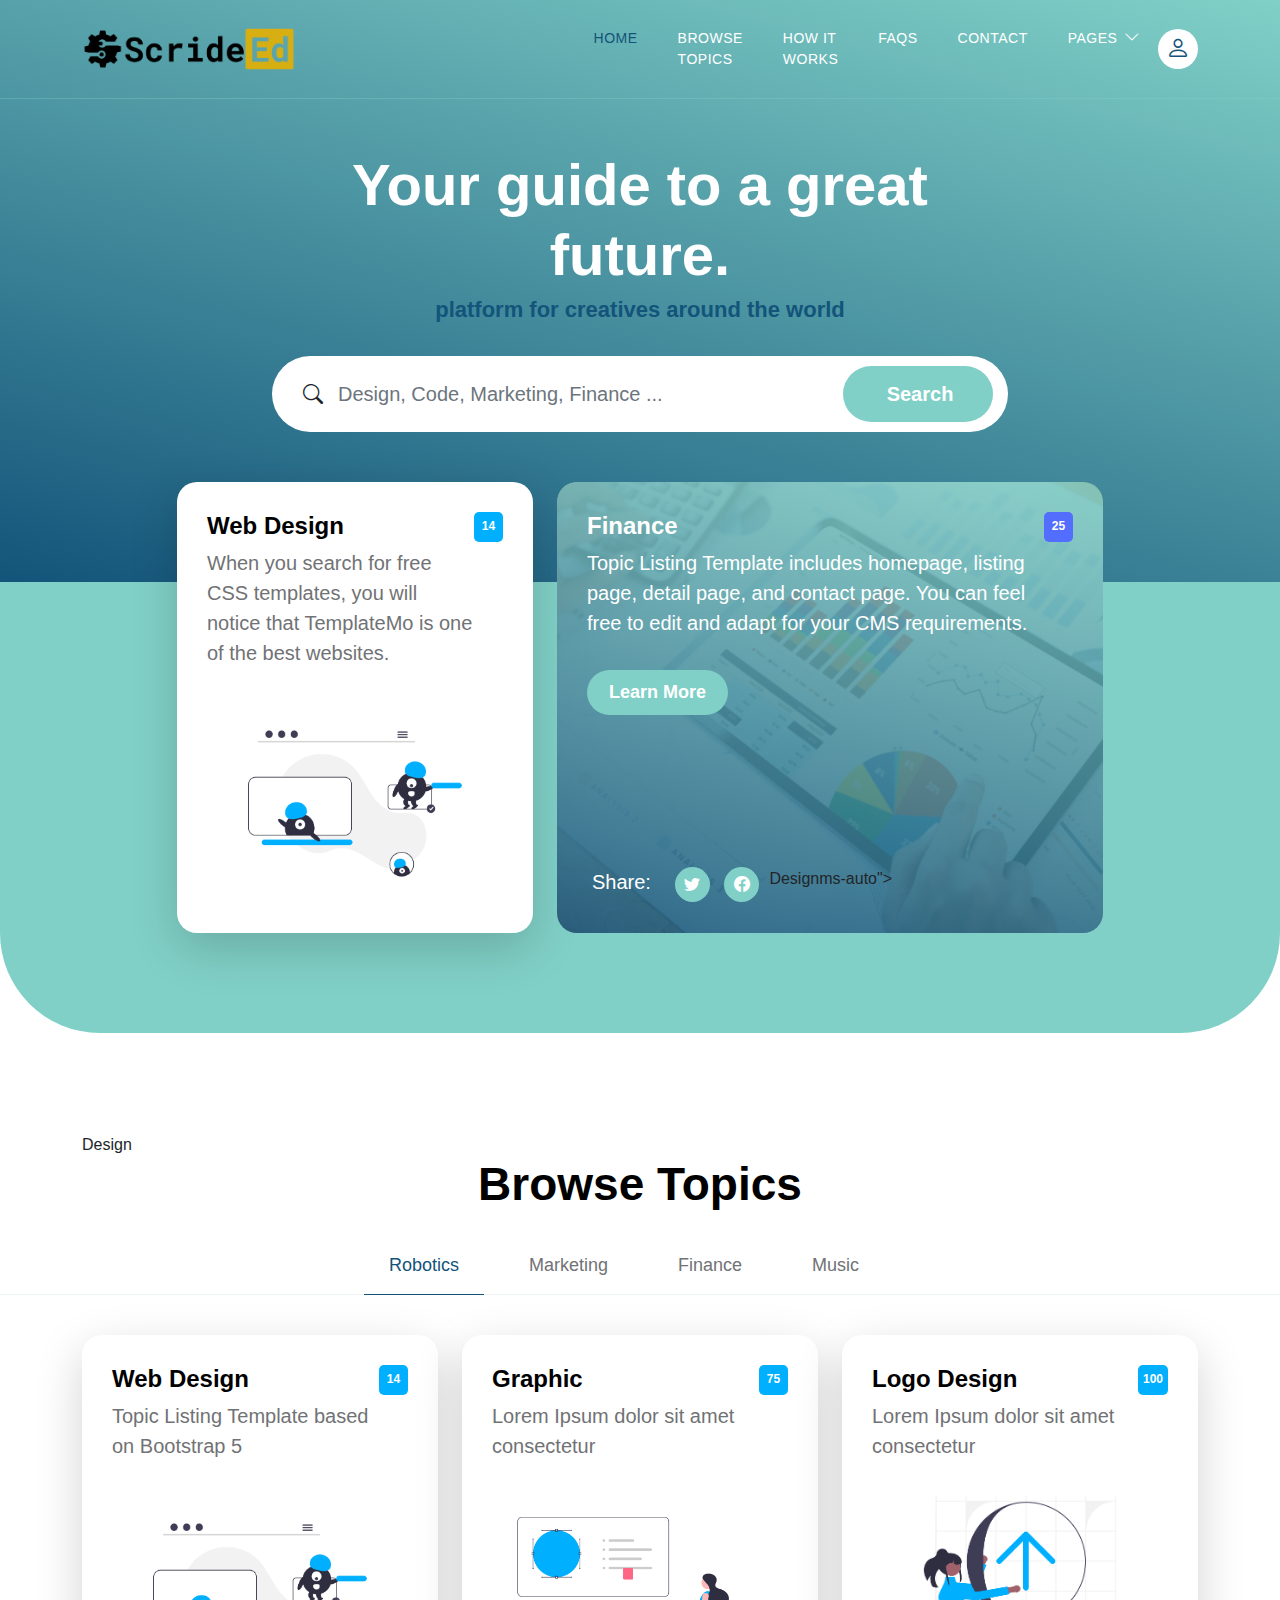
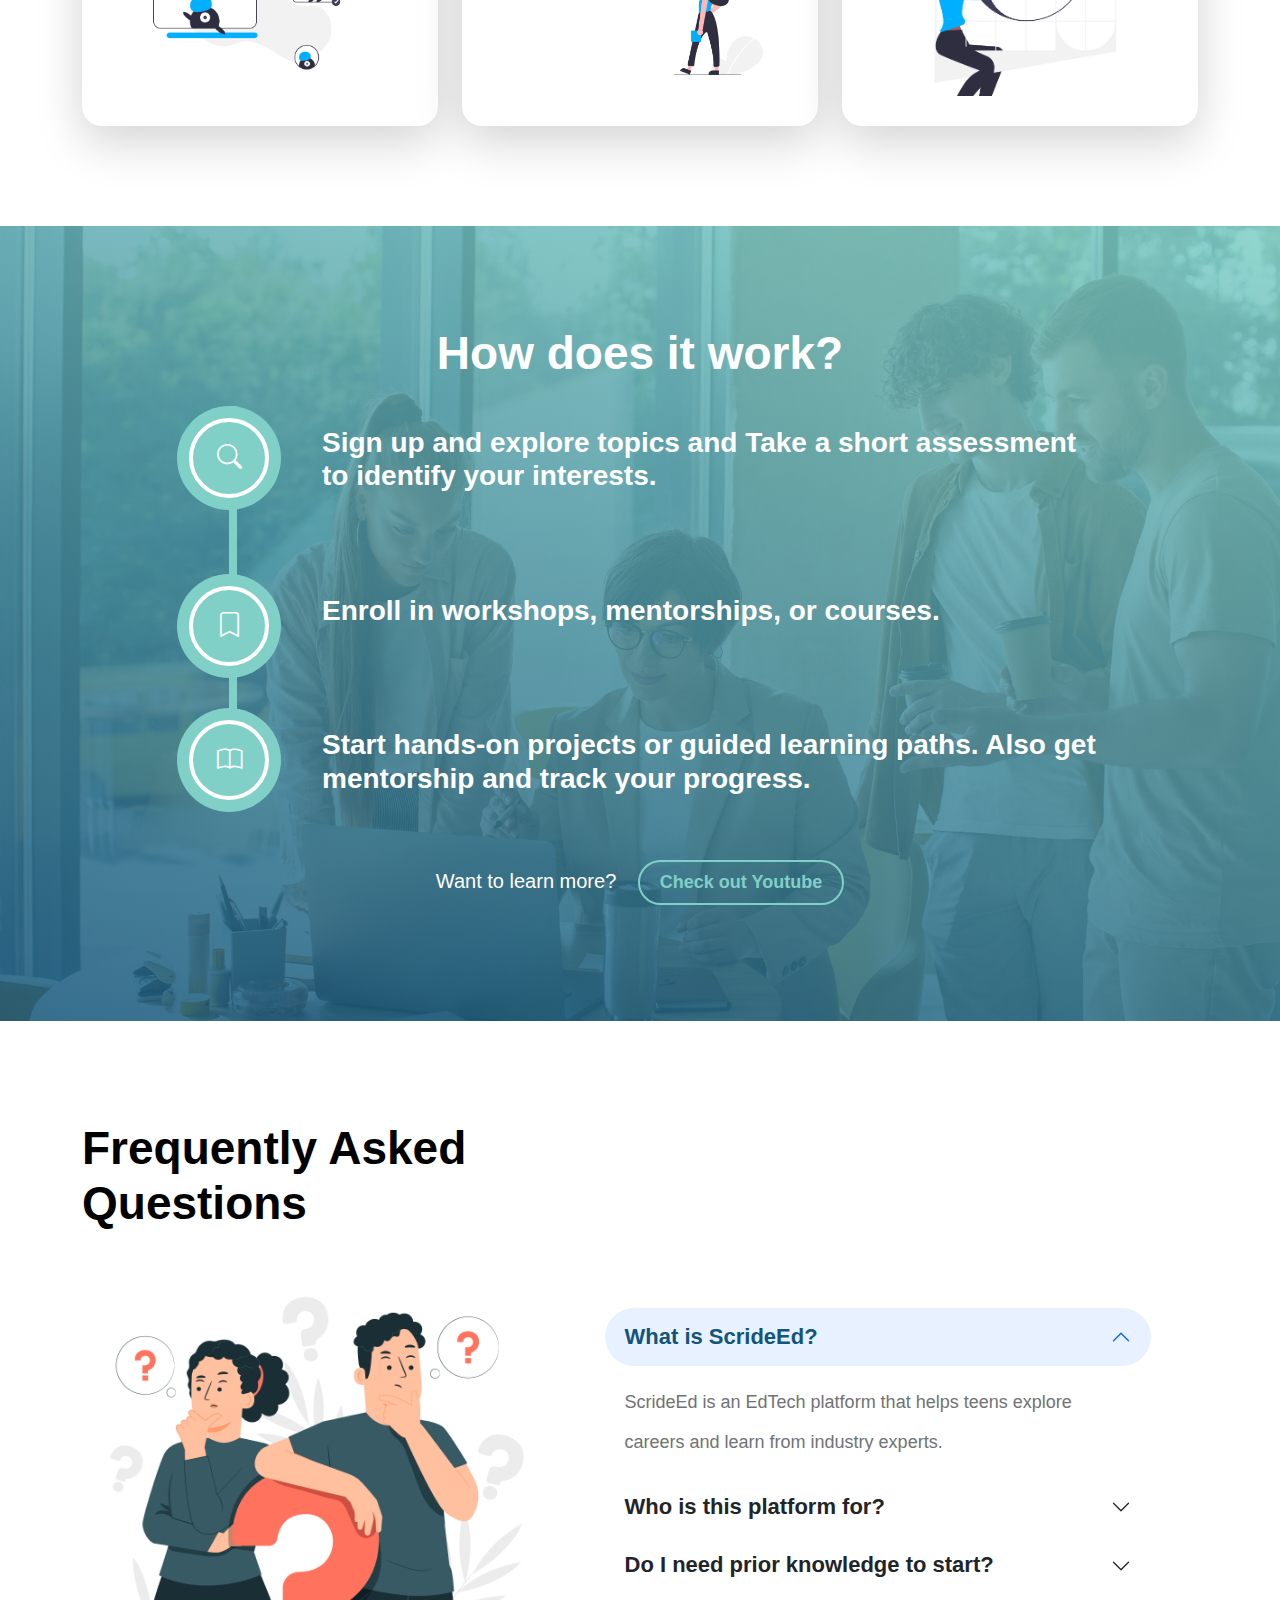
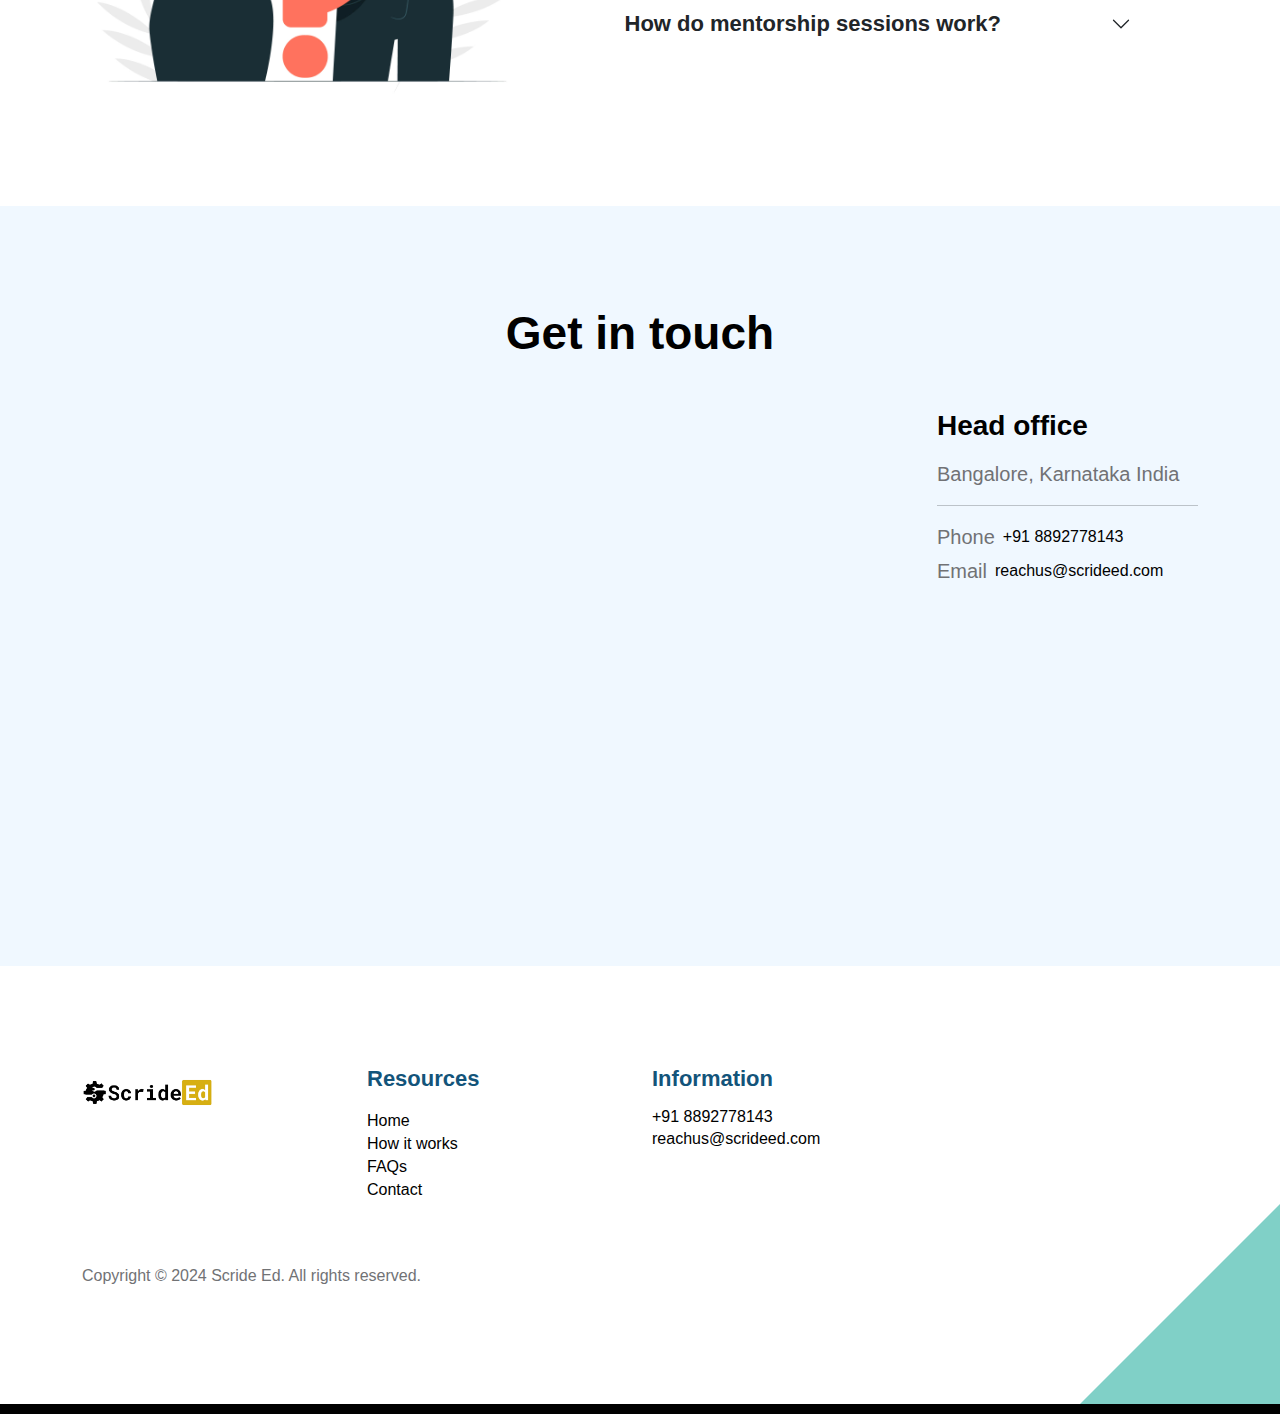
==== commit e4d8018e: "added changes with FAQS and Contact us" ====
--- a/index.html
+++ b/index.html
@@ -96,7 +96,7 @@
                     <div class="row">
 
                         <div class="col-lg-8 col-12 mx-auto">
-                            <h1 class="text-white text-center">Discover. Learn. Enjoy</h1>
+                            <h1 class="text-white text-center">Your guide to a great future.</h1>
 
                             <h6 class="text-center">platform for creatives around the world</h6>
 
@@ -194,7 +194,7 @@
                     <div class="row">
                         <ul class="nav nav-tabs" id="myTab" role="tablist">
                             <li class="nav-item" role="presentation">
-                                <button class="nav-link active" id="design-tab" data-bs-toggle="tab" data-bs-target="#design-tab-pane" type="button" role="tab" aria-controls="design-tab-pane" aria-selected="true">Design</button>
+                                <button class="nav-link active" id="design-tab" data-bs-toggle="tab" data-bs-target="#design-tab-pane" type="button" role="tab" aria-controls="design-tab-pane" aria-selected="true">Robotics</button>
                             </li>
 
                             <li class="nav-item" role="presentation">
@@ -209,9 +209,9 @@
                                 <button class="nav-link" id="music-tab" data-bs-toggle="tab" data-bs-target="#music-tab-pane" type="button" role="tab" aria-controls="music-tab-pane" aria-selected="false">Music</button>
                             </li>
 
-                            <li class="nav-item" role="presentation">
+                            <!-- <li class="nav-item" role="presentation">
                                 <button class="nav-link" id="education-tab" data-bs-toggle="tab" data-bs-target="#education-tab-pane" type="button" role="tab" aria-controls="education-tab-pane" aria-selected="false">Education</button>
-                            </li>
+                            </li> -->
                         </ul>
                     </div>
                 </div>
@@ -522,9 +522,9 @@
                                     </div>
 
                                     <li>
-                                        <h4 class="text-white mb-3">Search your favourite topic</h4>
-
-                                        <p class="text-white">Lorem ipsum dolor sit amet consectetur adipisicing elit. Reiciendis, cumque magnam? Sequi, cupiditate quibusdam alias illum sed esse ad dignissimos libero sunt, quisquam numquam aliquam? Voluptas, accusamus omnis?</p>
+                                        <h4 class="text-white mb-3"> Sign up and explore topics and Take a short assessment to identify your interests.</h4>
+
+                                        <!-- <p class="text-white">Lorem ipsum dolor sit amet consectetur adipisicing elit. Reiciendis, cumque magnam? Sequi, cupiditate quibusdam alias illum sed esse ad dignissimos libero sunt, quisquam numquam aliquam? Voluptas, accusamus omnis?</p> -->
 
                                         <div class="icon-holder">
                                           <i class="bi-search"></i>
@@ -532,9 +532,9 @@
                                     </li>
                                     
                                     <li>
-                                        <h4 class="text-white mb-3">Bookmark &amp; Keep it for yourself</h4>
-
-                                        <p class="text-white">Lorem ipsum dolor, sit amet consectetur adipisicing elit. Sint animi necessitatibus aperiam repudiandae nam omnis est vel quo, nihil repellat quia velit error modi earum similique odit labore. Doloremque, repudiandae?</p>
+                                        <h4 class="text-white mb-3"> Enroll in workshops, mentorships, or courses.</h4>
+
+                                        <!-- <p class="text-white">Lorem ipsum dolor, sit amet consectetur adipisicing elit. Sint animi necessitatibus aperiam repudiandae nam omnis est vel quo, nihil repellat quia velit error modi earum similique odit labore. Doloremque, repudiandae?</p> -->
 
                                         <div class="icon-holder">
                                           <i class="bi-bookmark"></i>
@@ -542,9 +542,9 @@
                                     </li>
 
                                     <li>
-                                        <h4 class="text-white mb-3">Read &amp; Enjoy</h4>
-
-                                        <p class="text-white">Lorem, ipsum dolor sit amet consectetur adipisicing elit. Animi vero quisquam, rem assumenda similique voluptas distinctio, iste est hic eveniet debitis ut ducimus beatae id? Quam culpa deleniti officiis autem?</p>
+                                        <h4 class="text-white mb-3">Start hands-on projects or guided learning paths. Also get mentorship and track your progress.</h4>
+
+                                        <!-- <p class="text-white">Lorem, ipsum dolor sit amet consectetur adipisicing elit. Animi vero quisquam, rem assumenda similique voluptas distinctio, iste est hic eveniet debitis ut ducimus beatae id? Quam culpa deleniti officiis autem?</p> -->
 
                                         <div class="icon-holder">
                                           <i class="bi-book"></i>
@@ -584,42 +584,51 @@
                                 <div class="accordion-item">
                                     <h2 class="accordion-header" id="headingOne">
                                         <button class="accordion-button" type="button" data-bs-toggle="collapse" data-bs-target="#collapseOne" aria-expanded="true" aria-controls="collapseOne">
-                                        What is Topic Listing?
+                                        What is ScrideEd?
                                         </button>
                                     </h2>
 
                                     <div id="collapseOne" class="accordion-collapse collapse show" aria-labelledby="headingOne" data-bs-parent="#accordionExample">
                                         <div class="accordion-body">
-                                            Topic Listing is free Bootstrap 5 CSS template. <strong>You are not allowed to redistribute this template</strong> on any other template collection website without our permission. Please contact TemplateMo for more detail. Thank you.
-                                        </div>
+                                            ScrideEd is an EdTech platform that helps teens explore careers and learn from industry experts.                                        </div>
                                     </div>
                                 </div>
 
                                 <div class="accordion-item">
                                     <h2 class="accordion-header" id="headingTwo">
                                         <button class="accordion-button collapsed" type="button" data-bs-toggle="collapse" data-bs-target="#collapseTwo" aria-expanded="false" aria-controls="collapseTwo">
-                                        How to find a topic?
+                                        Who is this platform for?
                                     </button>
                                     </h2>
 
                                     <div id="collapseTwo" class="accordion-collapse collapse" aria-labelledby="headingTwo" data-bs-parent="#accordionExample">
                                         <div class="accordion-body">
-                                            You can search on Google with <strong>keywords</strong> such as templatemo portfolio, templatemo one-page layouts, photography, digital marketing, etc.
-                                        </div>
+                                        It’s designed for teens aged 12–18 looking for career guidance.                                        </div>
                                     </div>
                                 </div>
 
                                 <div class="accordion-item">
                                     <h2 class="accordion-header" id="headingThree">
                                         <button class="accordion-button collapsed" type="button" data-bs-toggle="collapse" data-bs-target="#collapseThree" aria-expanded="false" aria-controls="collapseThree">
-                                        Does it need to paid?
+                                        Do I need prior knowledge to start?
                                     </button>
                                     </h2>
 
                                     <div id="collapseThree" class="accordion-collapse collapse" aria-labelledby="headingThree" data-bs-parent="#accordionExample">
                                         <div class="accordion-body">
-                                            You can modify any of this with custom CSS or overriding our default variables. It's also worth noting that just about any HTML can go within the <code>.accordion-body</code>, though the transition does limit overflow.
-                                        </div>
+                                        No! We provide beginner-friendly resources for all topics.                                        </div>
+                                    </div>
+                                </div>
+                                <div class="accordion-item">
+                                    <h2 class="accordion-header" id="headingFour">
+                                        <button class="accordion-button collapsed" type="button" data-bs-toggle="collapse" data-bs-target="#collapseFour" aria-expanded="false" aria-controls="collapseFour">
+                                        How do mentorship sessions work?
+                                    </button>
+                                    </h2>
+
+                                    <div id="collapseFour" class="accordion-collapse collapse" aria-labelledby="headingThree" data-bs-parent="#accordionExample">
+                                        <div class="accordion-body">
+                                        You can book a session with a mentor, either one-on-one or in a group setting, based on your interests.                                        </div>
                                     </div>
                                 </div>
                             </div>
@@ -652,7 +661,7 @@
                                 <span class="me-2">Phone</span>
 
                                 <a href="tel: 305-240-9671" class="site-footer-link">
-                                    305-240-9671
+                                    +91 8892778143
                                 </a>
                             </p>
 
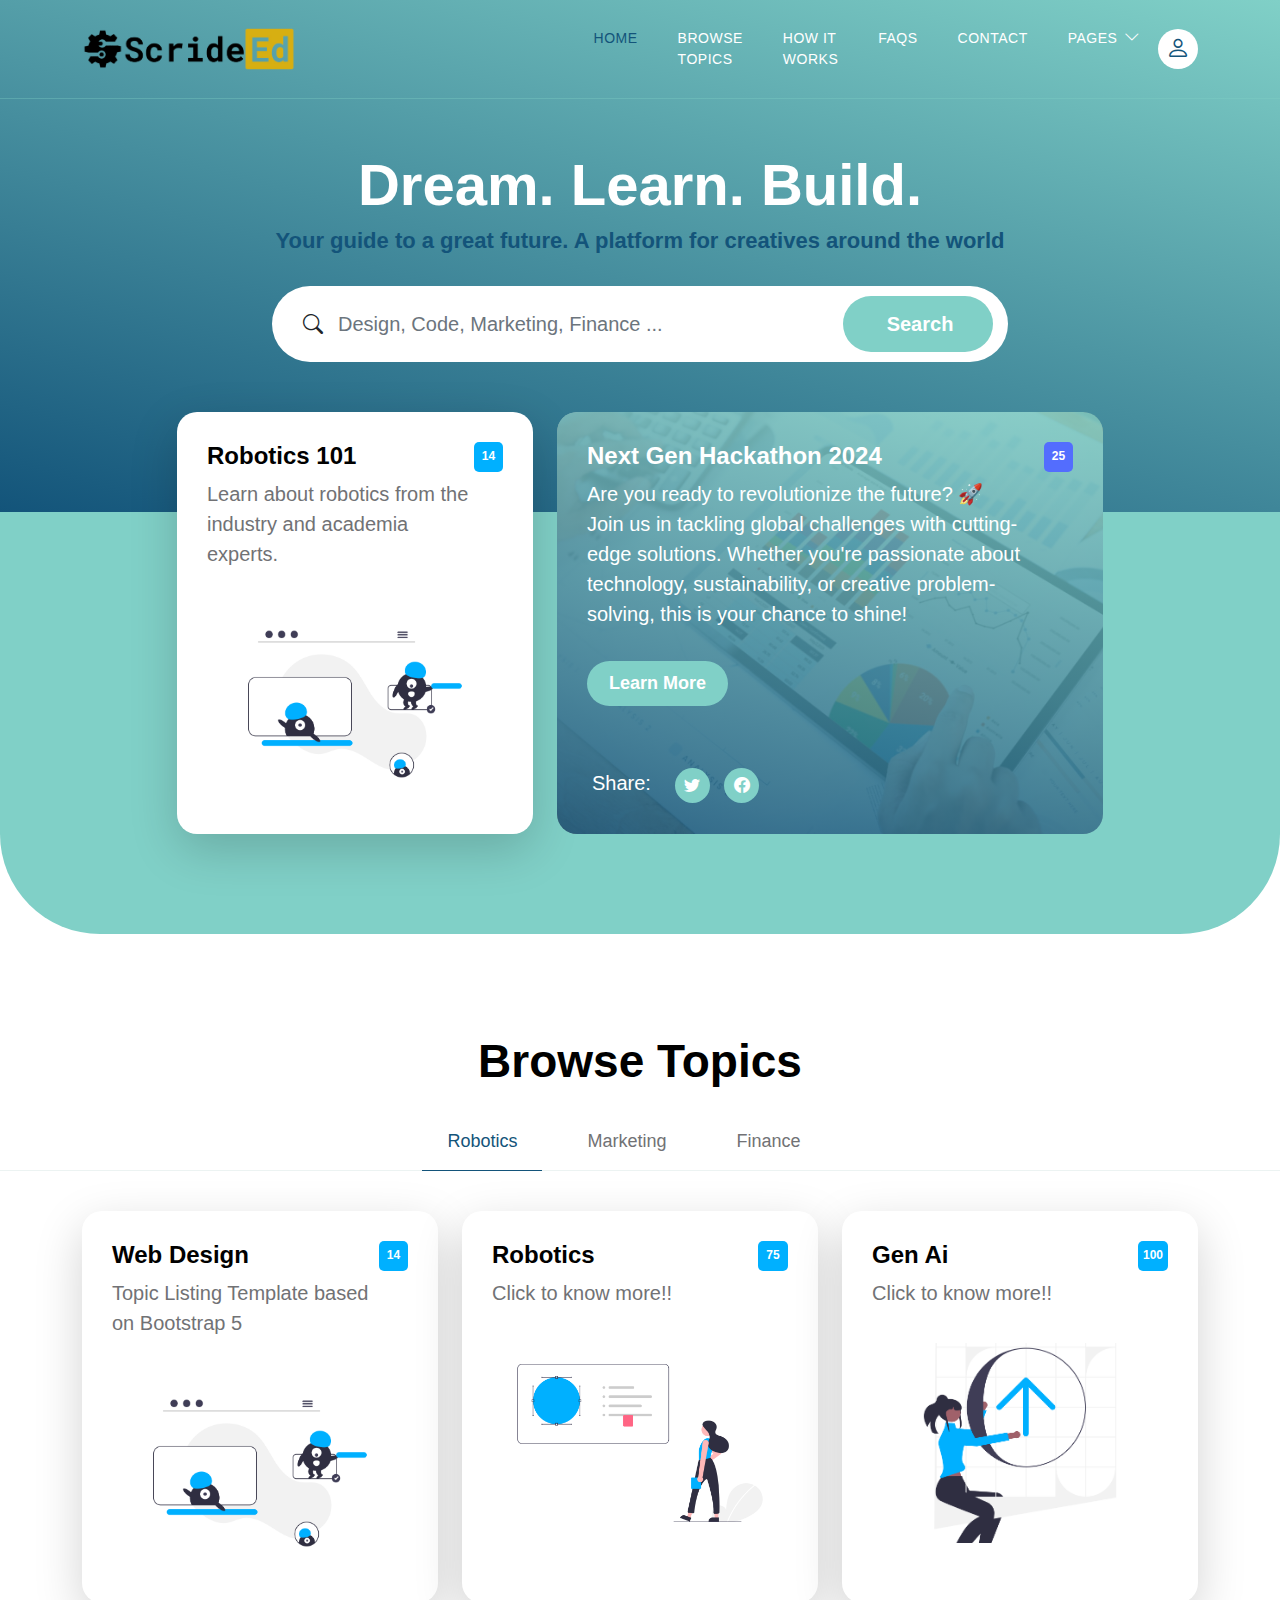
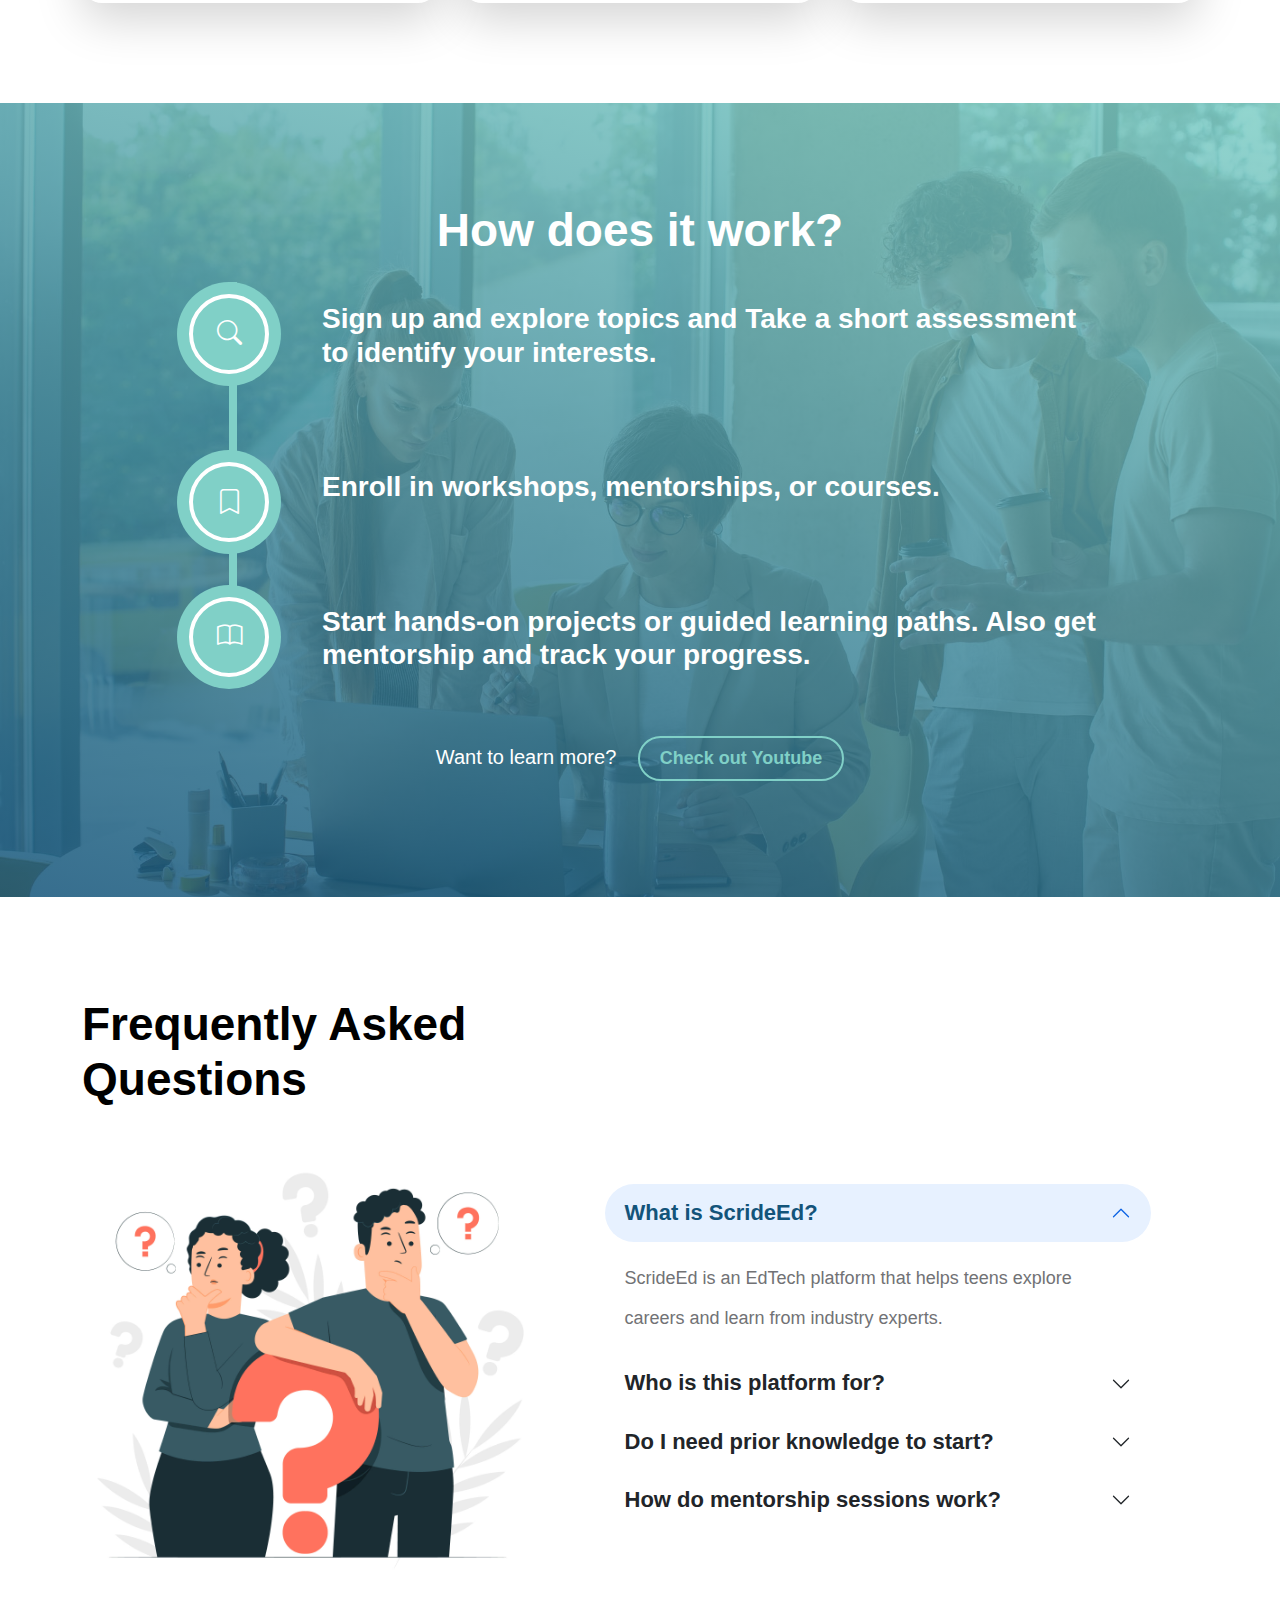
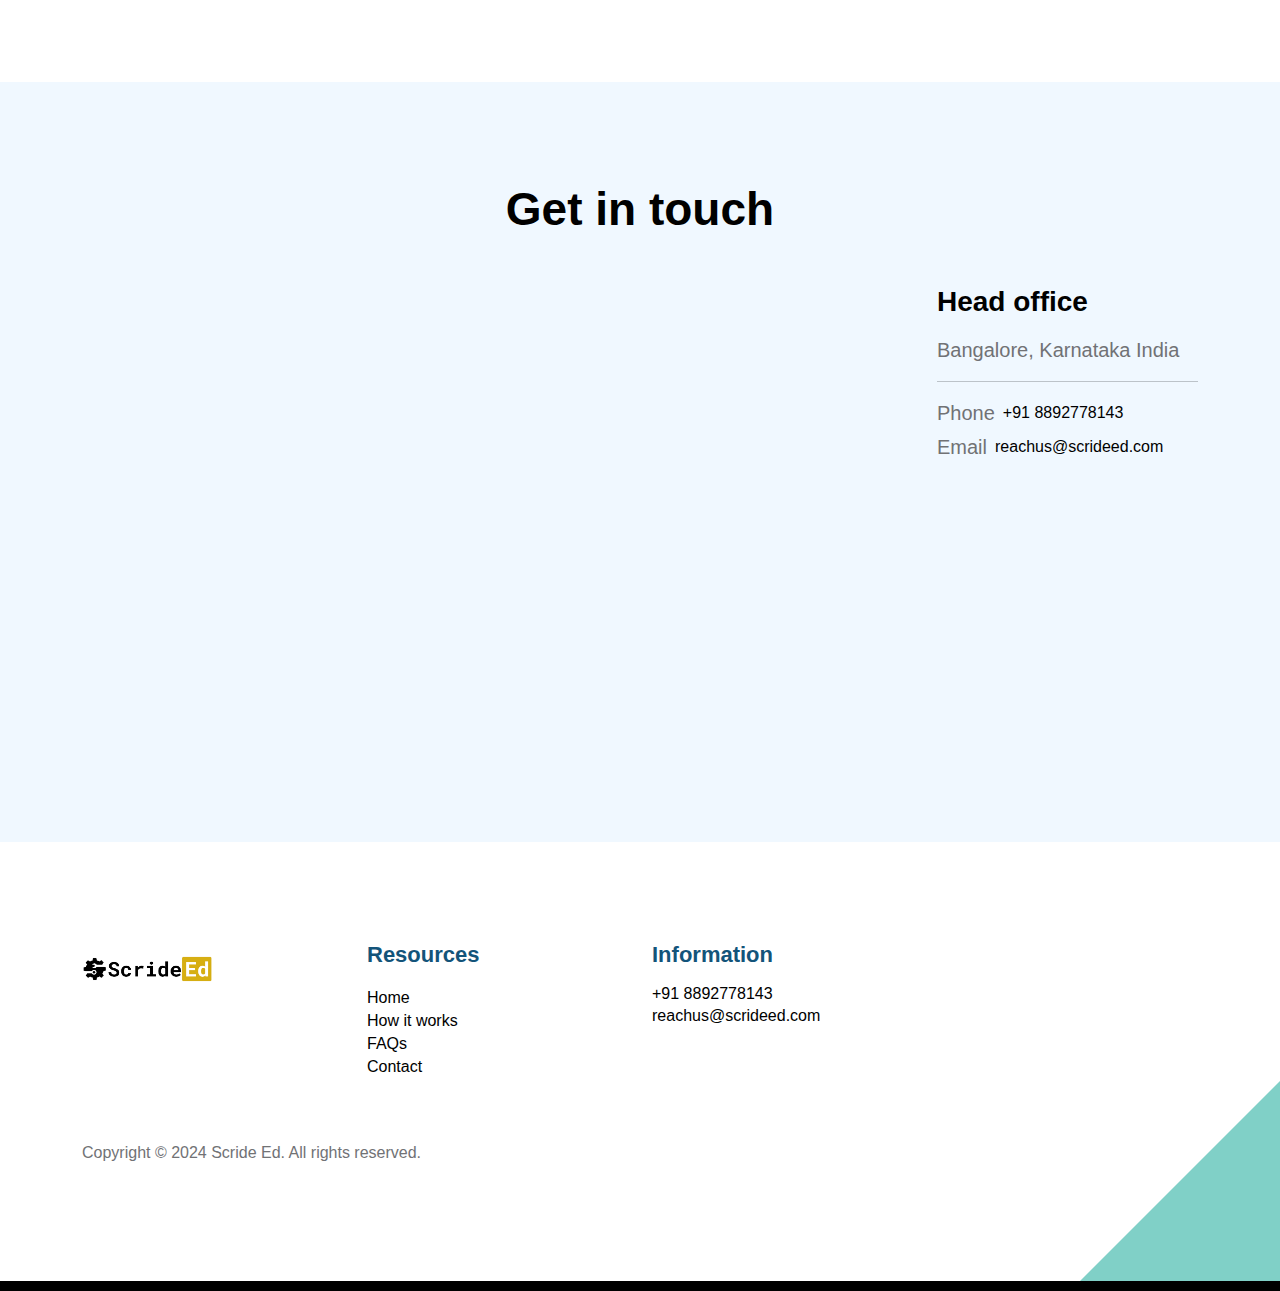
==== commit 701f5e90: "textual changes" ====
--- a/index.html
+++ b/index.html
@@ -96,9 +96,9 @@
                     <div class="row">
 
                         <div class="col-lg-8 col-12 mx-auto">
-                            <h1 class="text-white text-center">Your guide to a great future.</h1>
-
-                            <h6 class="text-center">platform for creatives around the world</h6>
+                            <h1 class="text-white text-center">Dream. Learn. Build.</h1>
+
+                            <h6 class="text-center">Your guide to a great future. A platform for creatives around the world</h6>
 
                             <form method="get" class="custom-form mt-4 pt-2 mb-lg-0 mb-5" role="search">
                                 <div class="input-group input-group-lg">
@@ -127,9 +127,9 @@
                                 <a href="topics-detail.html">
                                     <div class="d-flex">
                                         <div>
-                                            <h5 class="mb-2">Web Design</h5>
-
-                                            <p class="mb-0">When you search for free CSS templates, you will notice that TemplateMo is one of the best websites.</p>
+                                            <h5 class="mb-2">Robotics 101</h5>
+
+                                            <p class="mb-0">Learn about robotics from the industry and academia experts.</p>
                                         </div>
 
                                         <span class="badge bg-design rounded-pill ms-auto">14</span>
@@ -147,9 +147,10 @@
 
                                     <div class="custom-block-overlay-text d-flex">
                                         <div>
-                                            <h5 class="text-white mb-2">Finance</h5>
-
-                                            <p class="text-white">Topic Listing Template includes homepage, listing page, detail page, and contact page. You can feel free to edit and adapt for your CMS requirements.</p>
+                                            <h5 class="text-white mb-2">Next Gen Hackathon 2024</h5>
+
+                                            <p class="text-white">Are you ready to revolutionize the future? 🚀
+                                             <br>Join us in tackling global challenges with cutting-edge solutions. Whether you're passionate about technology, sustainability, or creative problem-solving, this is your chance to shine!</p>
 
                                             <a href="topics-detail.html" class="btn custom-btn mt-2 mt-lg-3">Learn More</a>
                                         </div>
@@ -167,7 +168,7 @@
 
                                             <li class="social-icon-item">
                                                 <a href="#" class="social-icon-link bi-facebook"></a>
-                                            </li>Designms-auto"></a>
+                                            </li></a>
                                     </div>
 
                                     <div class="section-overlay"></div>
@@ -181,8 +182,7 @@
 
 
             <section class="explore-section section-padding" id="section_2">
-                <div class="container">Design
-
+                <div class="container">
                         <div class="col-12 text-center">
                             <h2 class="mb-4">Browse Topics</h1>
                         </div>
@@ -205,9 +205,9 @@
                                 <button class="nav-link" id="finance-tab" data-bs-toggle="tab" data-bs-target="#finance-tab-pane" type="button" role="tab" aria-controls="finance-tab-pane" aria-selected="false">Finance</button>
                             </li>
 
-                            <li class="nav-item" role="presentation">
+                            <!-- <li class="nav-item" role="presentation">
                                 <button class="nav-link" id="music-tab" data-bs-toggle="tab" data-bs-target="#music-tab-pane" type="button" role="tab" aria-controls="music-tab-pane" aria-selected="false">Music</button>
-                            </li>
+                            </li> -->
 
                             <!-- <li class="nav-item" role="presentation">
                                 <button class="nav-link" id="education-tab" data-bs-toggle="tab" data-bs-target="#education-tab-pane" type="button" role="tab" aria-controls="education-tab-pane" aria-selected="false">Education</button>
@@ -246,9 +246,9 @@
                                                 <a href="topics-detail.html">
                                                     <div class="d-flex">
                                                         <div>
-                                                            <h5 class="mb-2">Graphic</h5>
-
-                                                                <p class="mb-0">Lorem Ipsum dolor sit amet consectetur</p>
+                                                            <h5 class="mb-2">Robotics</h5>
+
+                                                                <p class="mb-0">Click to know more!!</p>
                                                         </div>
 
                                                         <span class="badge bg-design rounded-pill ms-auto">75</span>
@@ -264,9 +264,9 @@
                                                 <a href="topics-detail.html">
                                                     <div class="d-flex">
                                                         <div>
-                                                            <h5 class="mb-2">Logo Design</h5>
-
-                                                                <p class="mb-0">Lorem Ipsum dolor sit amet consectetur</p>
+                                                            <h5 class="mb-2">Gen Ai</h5>
+
+                                                                <p class="mb-0">Click to know more!!</p>
                                                         </div>
 
                                                         <span class="badge bg-design rounded-pill ms-auto">100</span>
@@ -286,9 +286,9 @@
                                                     <a href="topics-detail.html">
                                                         <div class="d-flex">
                                                             <div>
-                                                                <h5 class="mb-2">Advertising</h5>
-
-                                                                <p class="mb-0">Lorem Ipsum dolor sit amet consectetur</p>
+                                                                <h5 class="mb-2">Advertising 101</h5>
+
+                                                                <p class="mb-0">Click to know more!!</p>
                                                             </div>
 
                                                             <span class="badge bg-advertising rounded-pill ms-auto">30</span>
@@ -304,9 +304,9 @@
                                                     <a href="topics-detail.html">
                                                         <div class="d-flex">
                                                             <div>
-                                                                <h5 class="mb-2">Video Content</h5>
-
-                                                                <p class="mb-0">Lorem Ipsum dolor sit amet consectetur</p>
+                                                                <h5 class="mb-2">Video Content Generation</h5>
+
+                                                                <p class="mb-0">Click to know more!!</p>
                                                             </div>
 
                                                             <span class="badge bg-advertising rounded-pill ms-auto">65</span>
@@ -322,9 +322,9 @@
                                                     <a href="topics-detail.html">
                                                         <div class="d-flex">
                                                             <div>
-                                                                <h5 class="mb-2">Viral Tweet</h5>
-
-                                                                <p class="mb-0">Lorem Ipsum dolor sit amet consectetur</p>
+                                                                <h5 class="mb-2">Digital Marketing 101</h5>
+
+                                                                <p class="mb-0">Click to know more!!</p>
                                                             </div>
 
                                                             <span class="badge bg-advertising rounded-pill ms-auto">50</span>
@@ -343,9 +343,9 @@
                                                 <a href="topics-detail.html">
                                                     <div class="d-flex">
                                                         <div>
-                                                            <h5 class="mb-2">Investment</h5>
-
-                                                            <p class="mb-0">Lorem Ipsum dolor sit amet consectetur</p>
+                                                            <h5 class="mb-2">Basics of Technical Analysis</h5>
+
+                                                            <p class="mb-0">Click to know more!!</p>
                                                         </div>
 
                                                         <span class="badge bg-finance rounded-pill ms-auto">30</span>
@@ -365,7 +365,7 @@
                                                         <div>
                                                             <h5 class="text-white mb-2">Finance</h5>
 
-                                                            <p class="text-white">Lorem ipsum dolor, sit amet consectetur adipisicing elit. Sint animi necessitatibus aperiam repudiandae nam omnis</p>
+                                                            <p class="text-white">Click to know more!!</p>
 
                                                             <a href="topics-detail.html" class="btn custom-btn mt-2 mt-lg-3">Learn More</a>
                                                         </div>
@@ -523,9 +523,6 @@
 
                                     <li>
                                         <h4 class="text-white mb-3"> Sign up and explore topics and Take a short assessment to identify your interests.</h4>
-
-                                        <!-- <p class="text-white">Lorem ipsum dolor sit amet consectetur adipisicing elit. Reiciendis, cumque magnam? Sequi, cupiditate quibusdam alias illum sed esse ad dignissimos libero sunt, quisquam numquam aliquam? Voluptas, accusamus omnis?</p> -->
-
                                         <div class="icon-holder">
                                           <i class="bi-search"></i>
                                         </div>
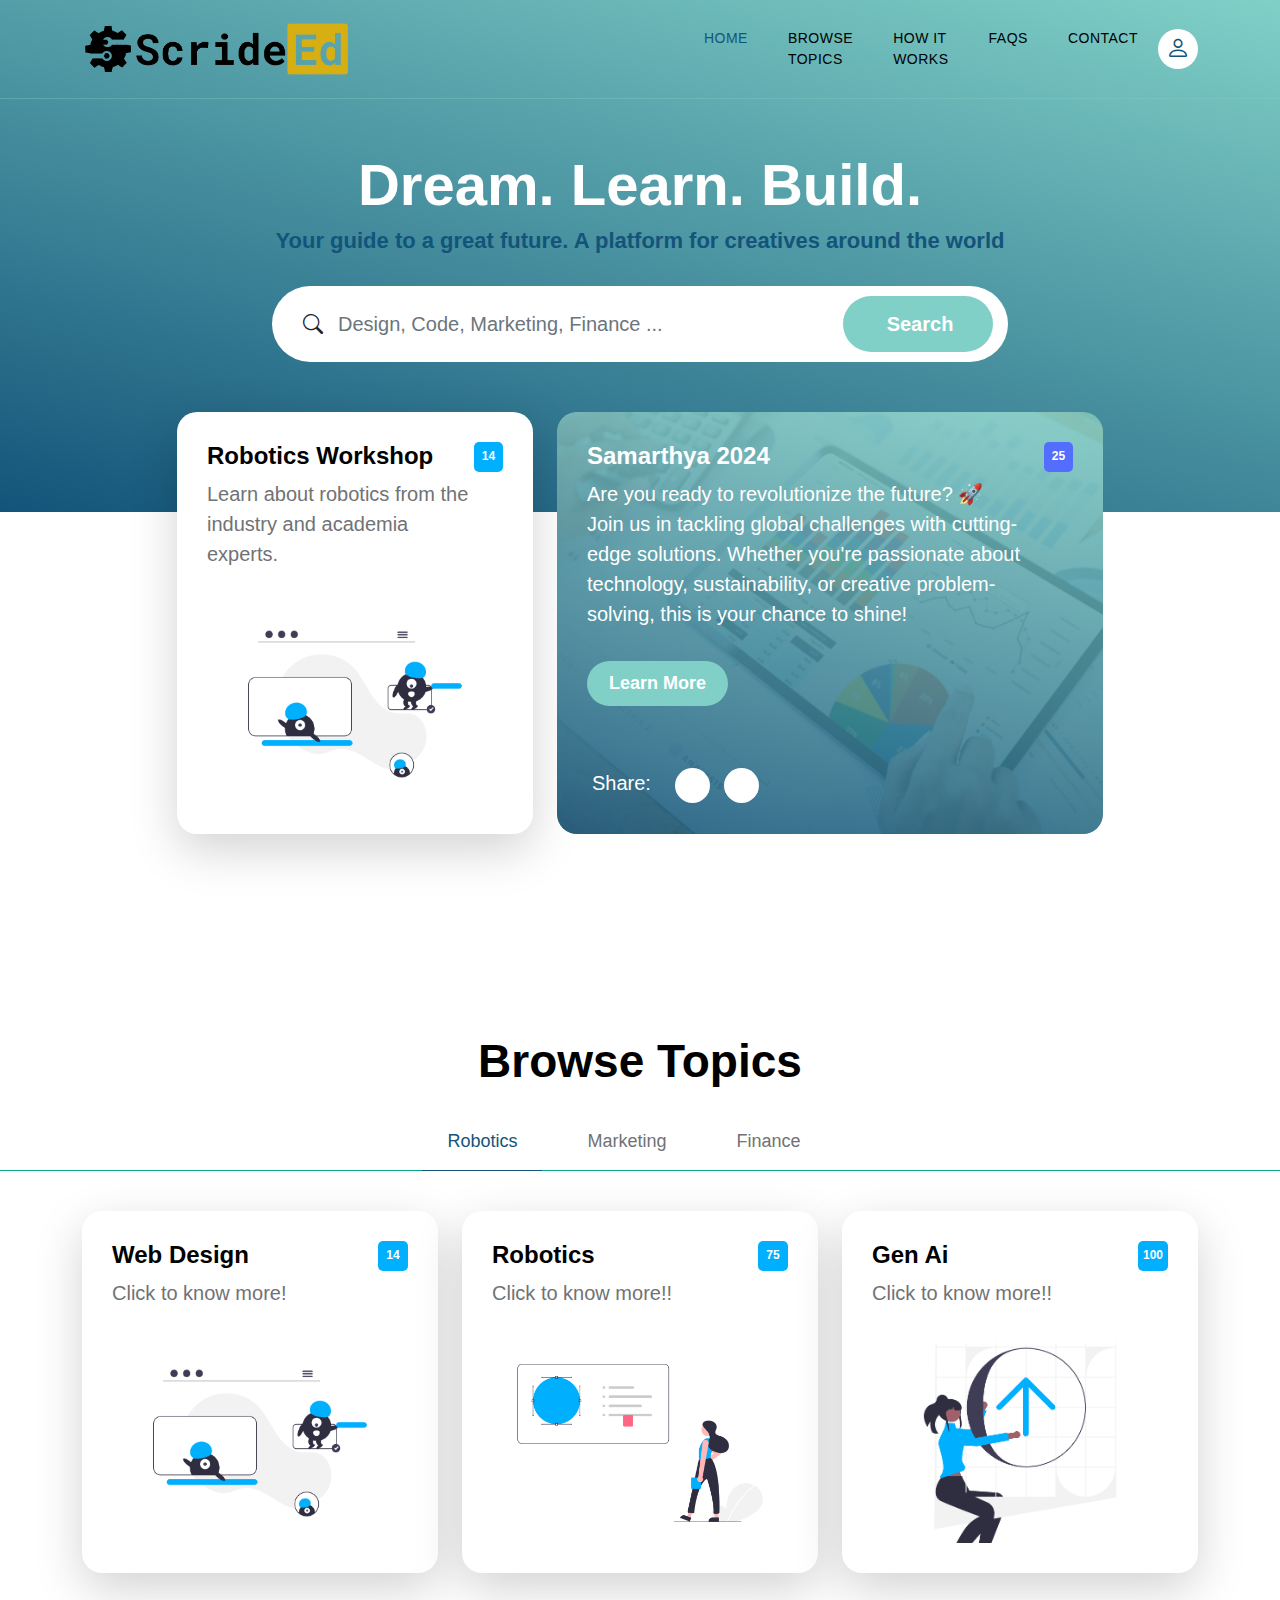
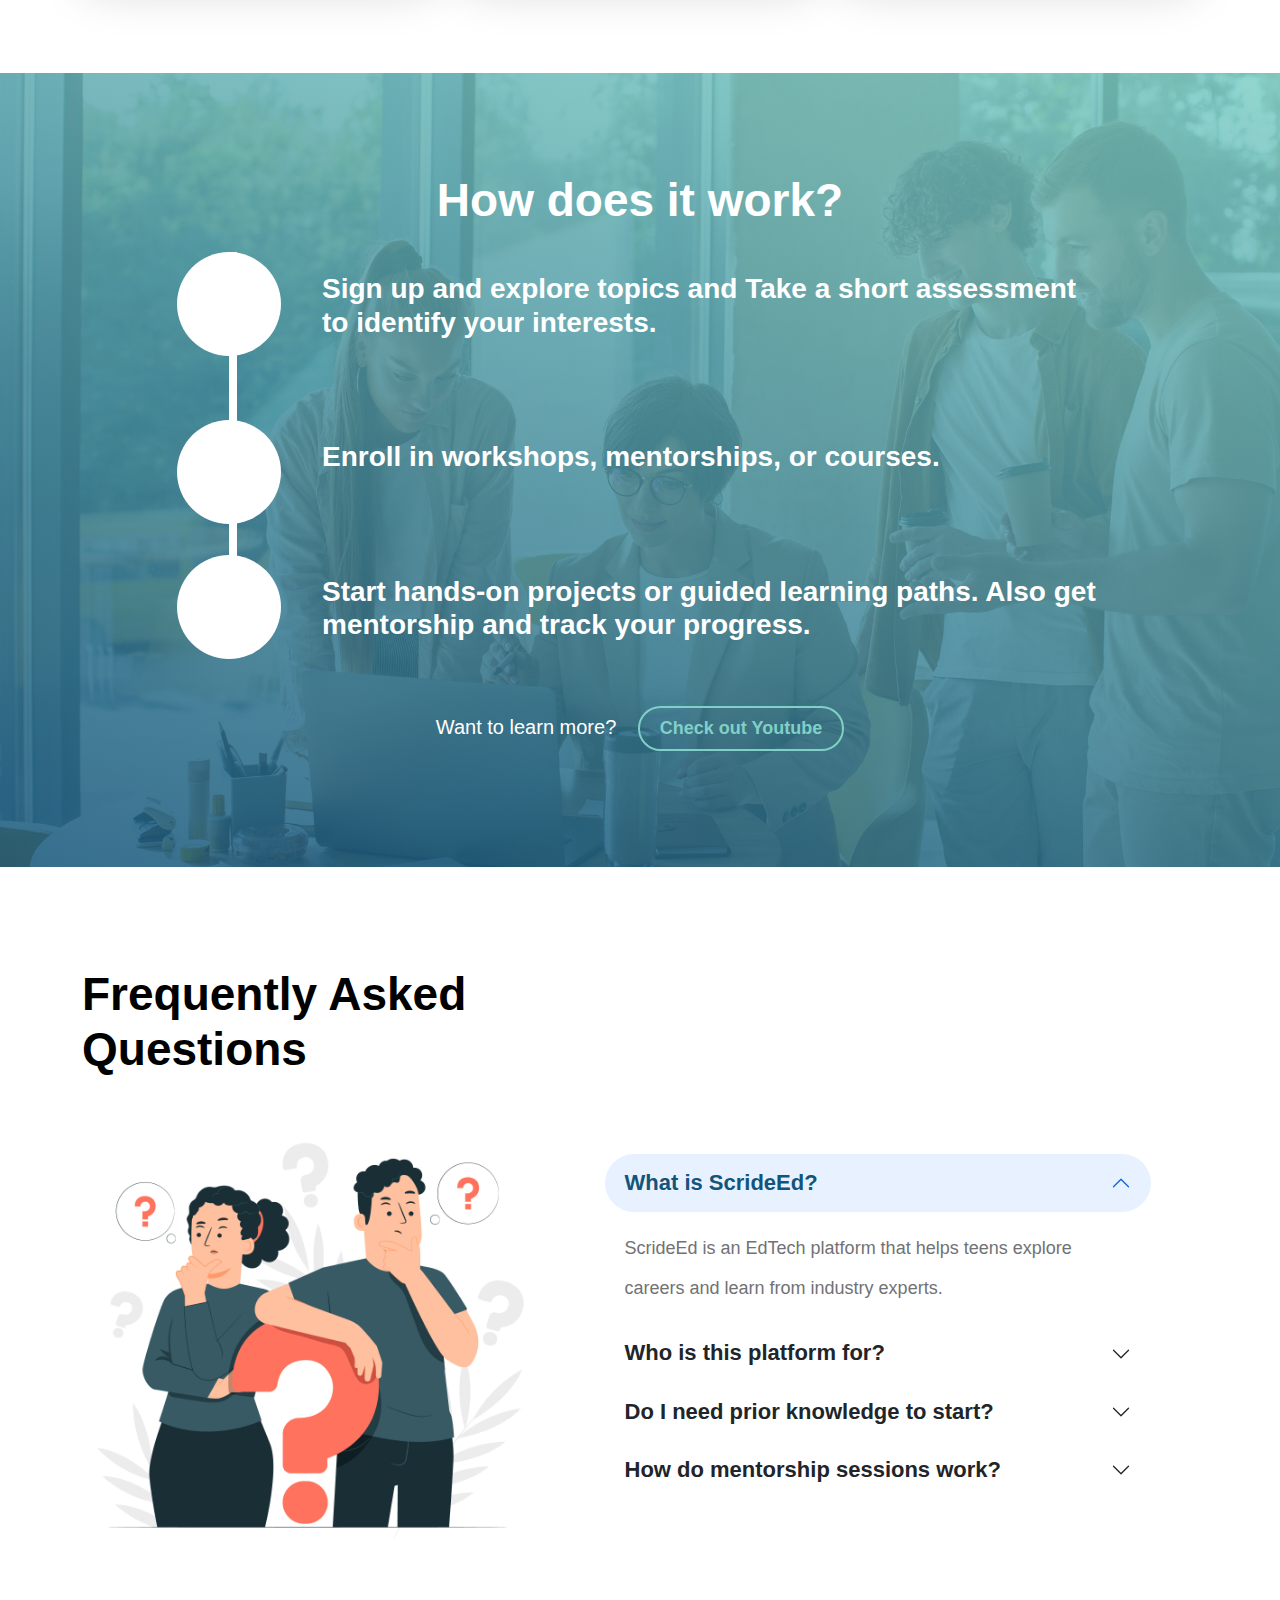
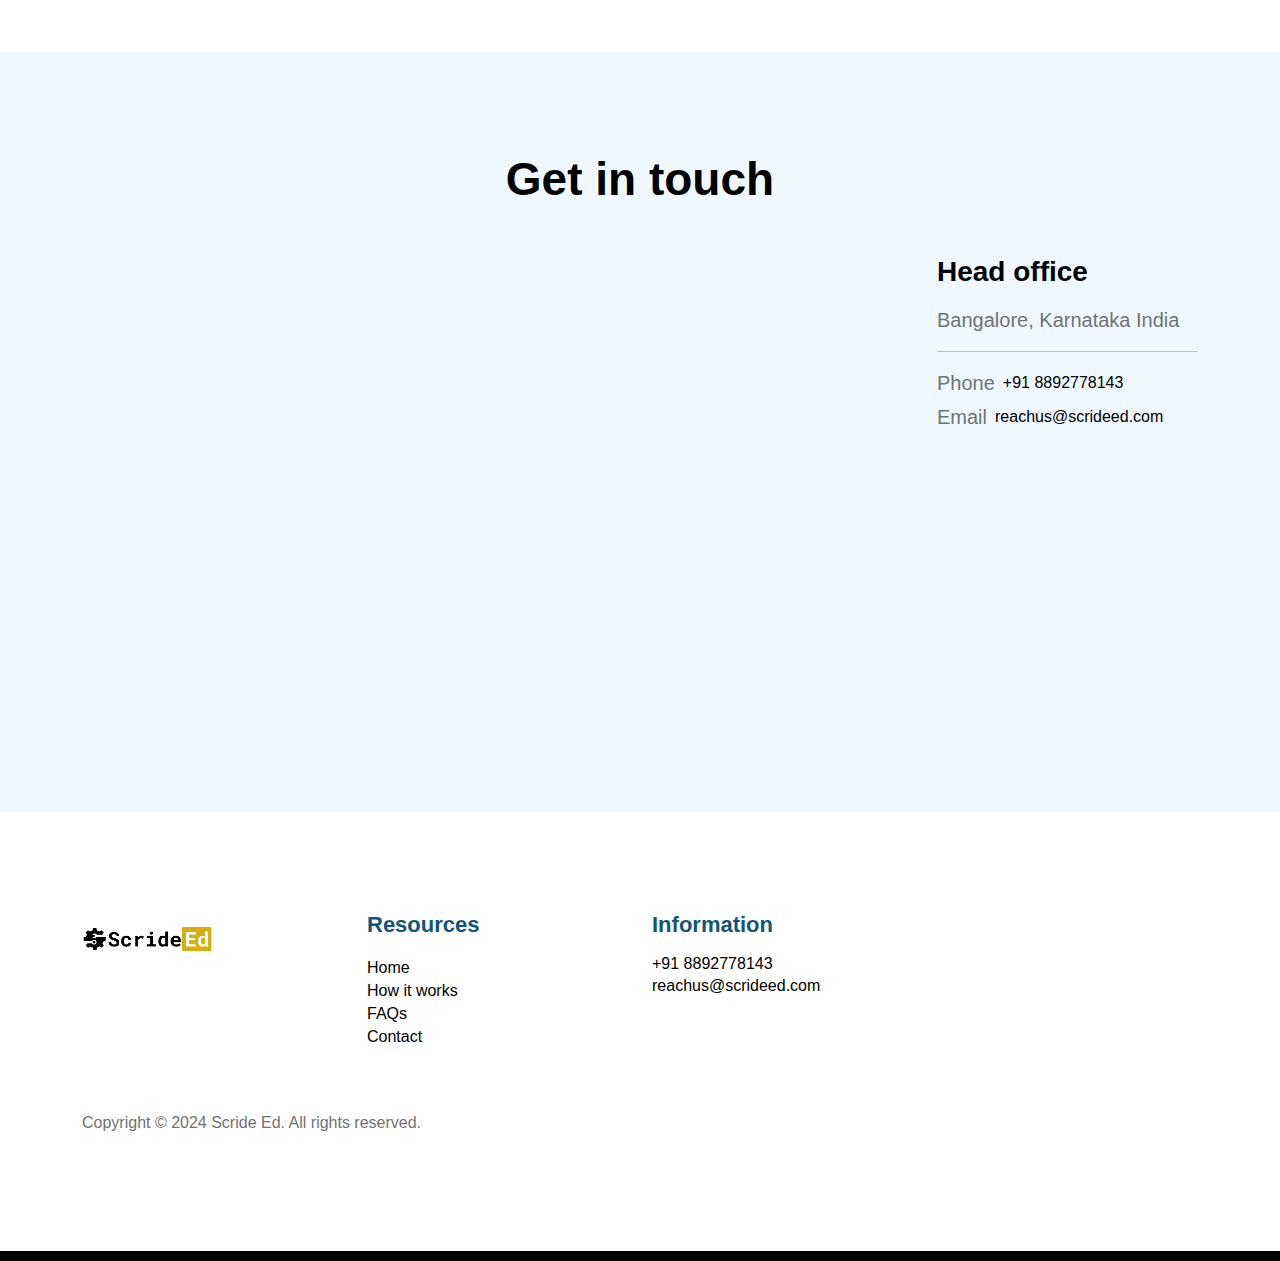
==== commit 617eed85: "added changes - removed content - added relavant data onn pages and have removed separate contact pa" ====
--- a/index.html
+++ b/index.html
@@ -72,7 +72,7 @@
                                 <a class="nav-link click-scroll" href="#section_5">Contact</a>
                             </li>
 
-                            <li class="nav-item dropdown">
+                            <!-- <li class="nav-item dropdown">
                                 <a class="nav-link dropdown-toggle" href="#" id="navbarLightDropdownMenuLink" role="button" data-bs-toggle="dropdown" aria-expanded="false">Pages</a>
 
                                 <ul class="dropdown-menu dropdown-menu-light" aria-labelledby="navbarLightDropdownMenuLink">
@@ -80,7 +80,7 @@
 
                                     <li><a class="dropdown-item" href="contact.html">Contact Form</a></li>
                                 </ul>
-                            </li>
+                            </li> -->
                         </ul>
 
                         <div class="d-none d-lg-block">
@@ -127,7 +127,7 @@
                                 <a href="topics-detail.html">
                                     <div class="d-flex">
                                         <div>
-                                            <h5 class="mb-2">Robotics 101</h5>
+                                            <h5 class="mb-2">Robotics Workshop</h5>
 
                                             <p class="mb-0">Learn about robotics from the industry and academia experts.</p>
                                         </div>
@@ -147,7 +147,7 @@
 
                                     <div class="custom-block-overlay-text d-flex">
                                         <div>
-                                            <h5 class="text-white mb-2">Next Gen Hackathon 2024</h5>
+                                            <h5 class="text-white mb-2">Samarthya 2024</h5>
 
                                             <p class="text-white">Are you ready to revolutionize the future? 🚀
                                              <br>Join us in tackling global challenges with cutting-edge solutions. Whether you're passionate about technology, sustainability, or creative problem-solving, this is your chance to shine!</p>
@@ -230,7 +230,7 @@
                                                         <div>
                                                             <h5 class="mb-2">Web Design</h5>
 
-                                                            <p class="mb-0">Topic Listing Template based on Bootstrap 5</p>
+                                                            <p class="mb-0">Click to know more!</p>
                                                         </div>
 
                                                         <span class="badge bg-design rounded-pill ms-auto">14</span>
--- a/css/templatemo-topic-listing.css
+++ b/css/templatemo-topic-listing.css
@@ -12,7 +12,7 @@
 :root {
   --white-color:                  #ffffff;
   --primary-color:                #13547a;
-  --secondary-color:              #80d0c7;
+  --secondary-color:              #ffffff;
   --section-bg-color:             #f0f8ff;
   --custom-btn-bg-color:          #80d0c7;
   --custom-btn-bg-hover-color:    #13547a;
@@ -167,7 +167,7 @@
 }
 
 .nav-tabs {
-  border-bottom: 1px solid #ecf3f2;
+  border-bottom: 1px solid #08a890;
   margin-bottom: 40px;
   justify-content: center;
 }
@@ -312,7 +312,7 @@
 
 .navbar-nav .nav-link {
   display: inline-block;
-  color: var(--white-color);
+  color:black;
   font-family: var(--title-font-family); 
   font-size: var(--menu-font-size);
   font-weight: var(--font-weight-medium);
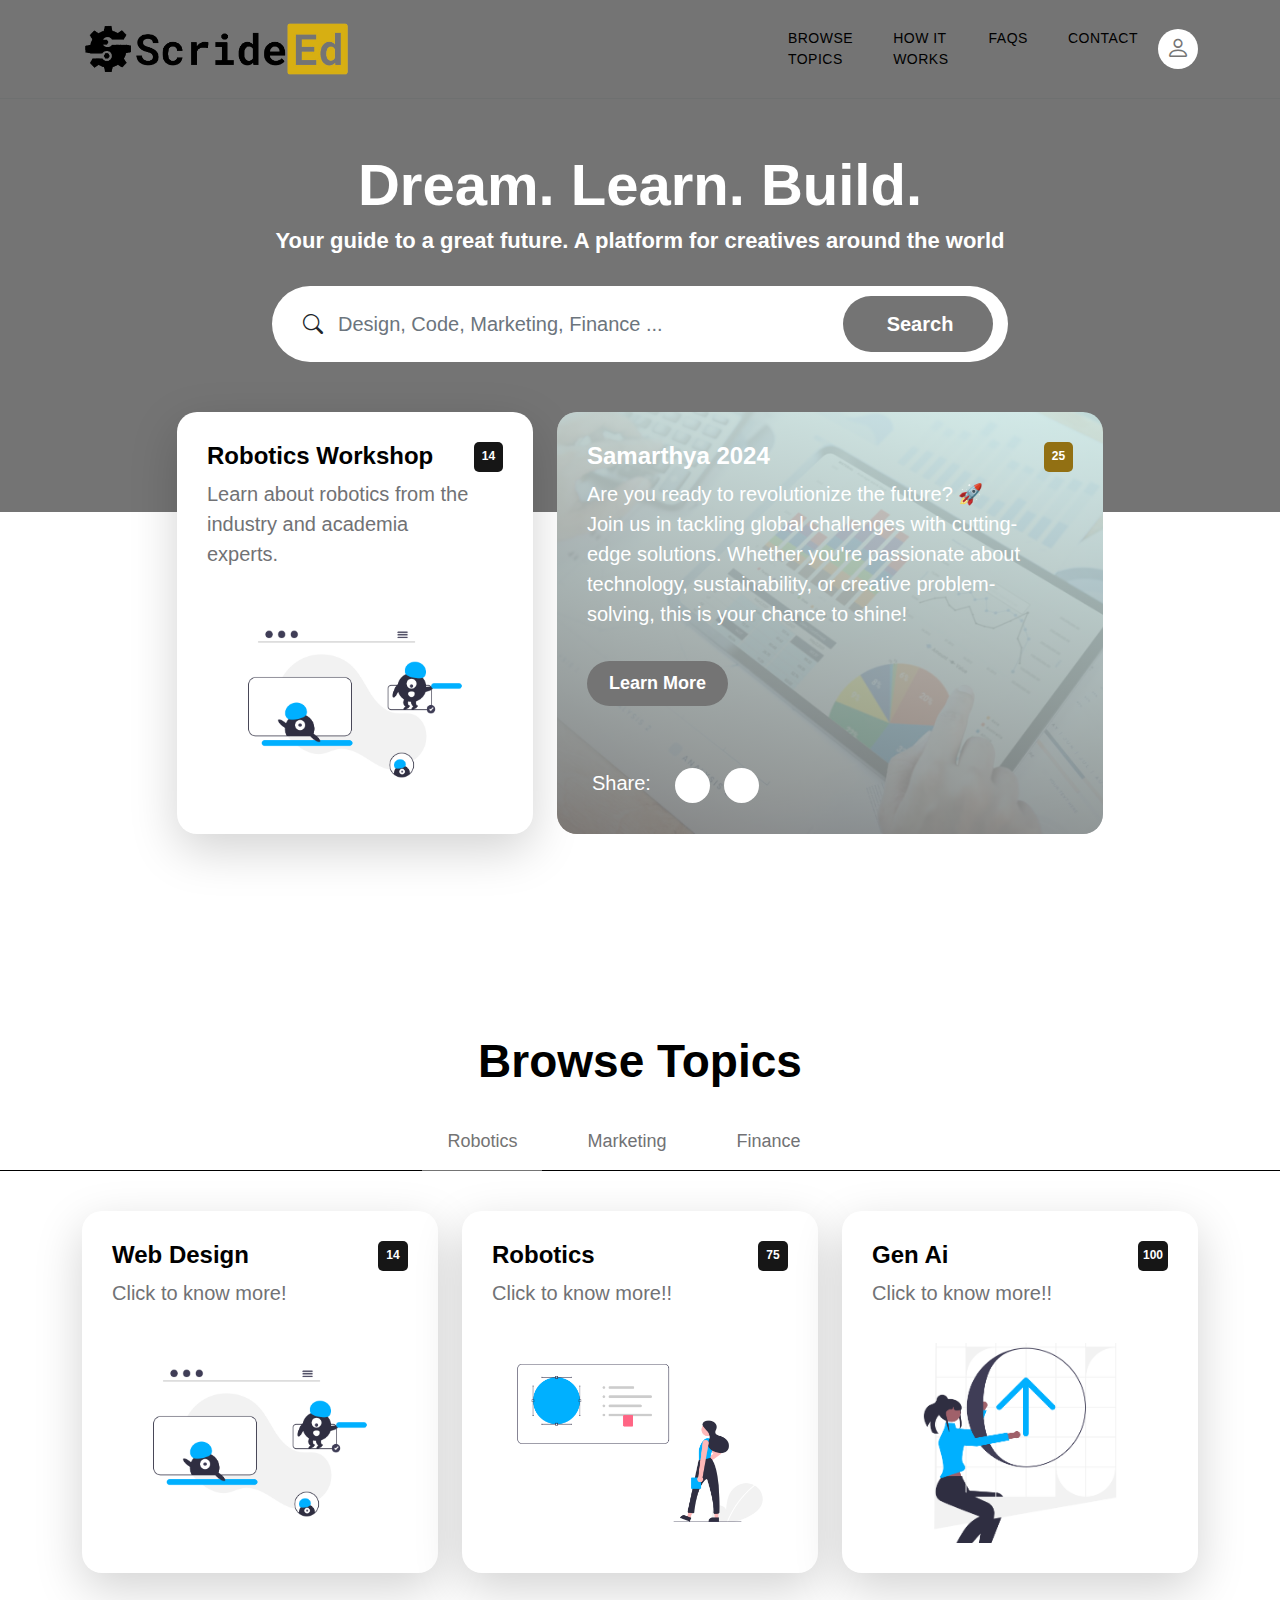
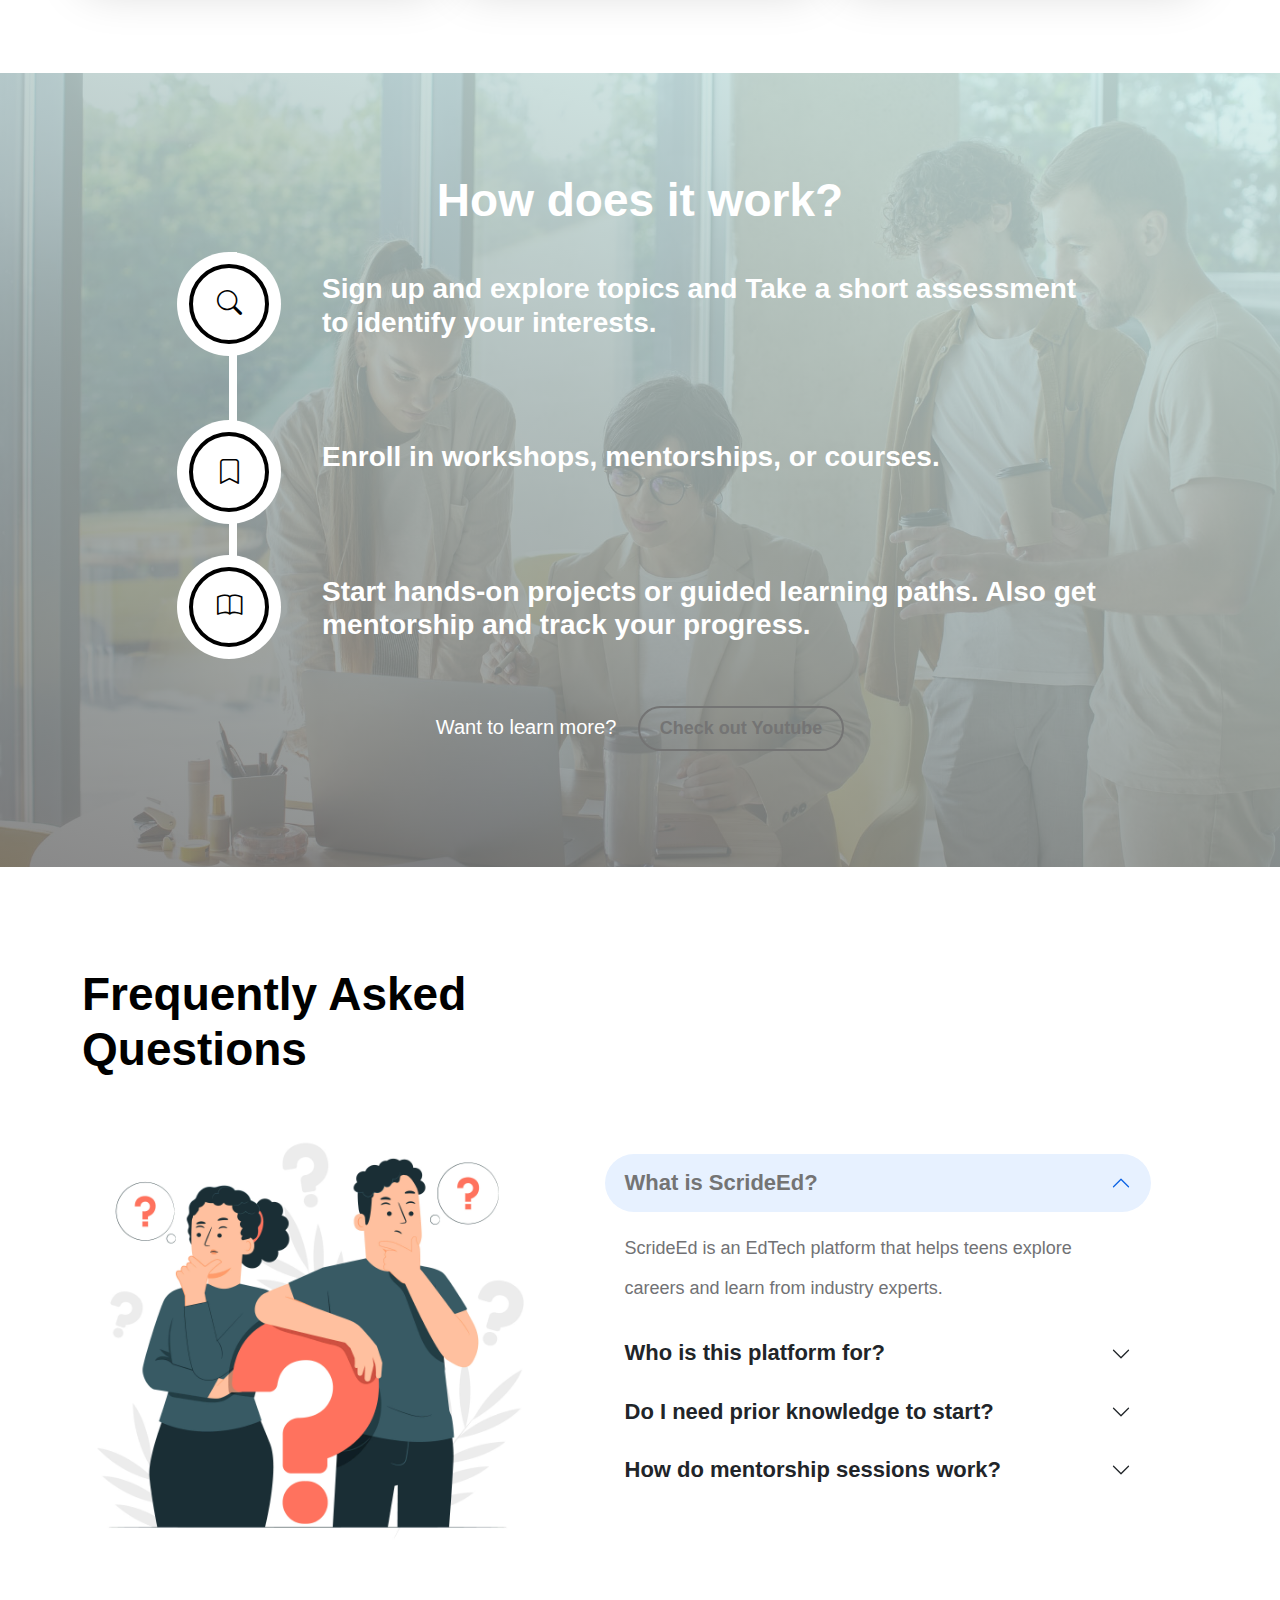
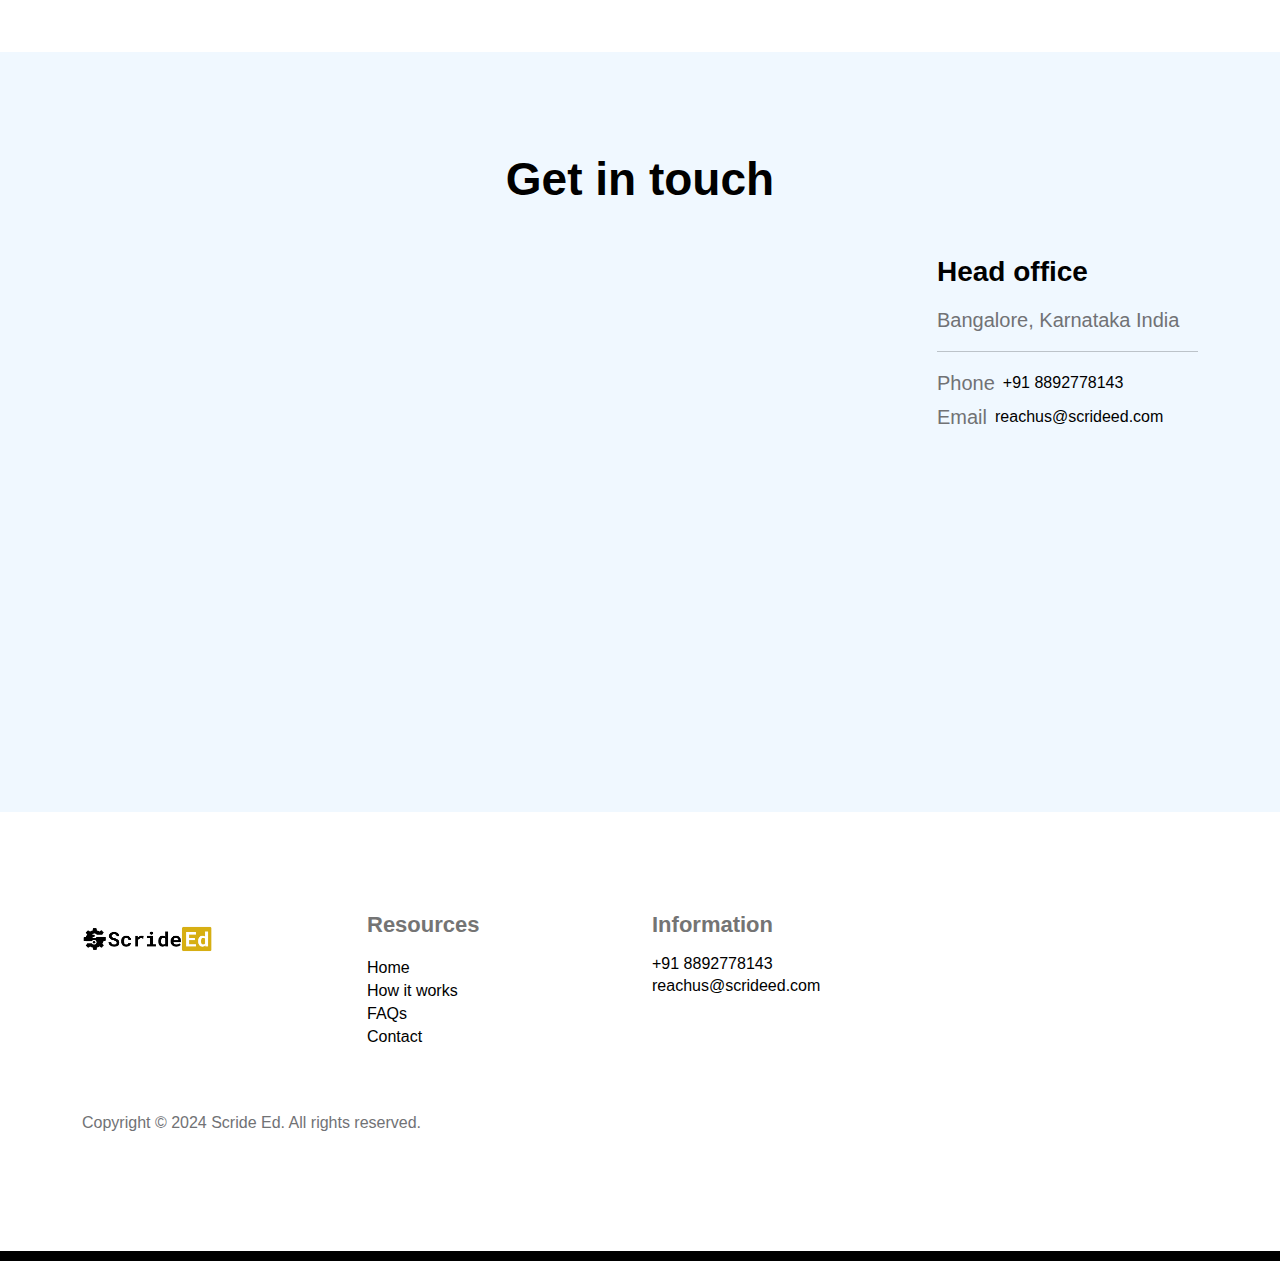
==== commit 718459cb: "changed color" ====
--- a/index.html
+++ b/index.html
@@ -98,7 +98,7 @@
                         <div class="col-lg-8 col-12 mx-auto">
                             <h1 class="text-white text-center">Dream. Learn. Build.</h1>
 
-                            <h6 class="text-center">Your guide to a great future. A platform for creatives around the world</h6>
+                            <h6 class="text-center" style="color:white">Your guide to a great future. A platform for creatives around the world</h6>
 
                             <form method="get" class="custom-form mt-4 pt-2 mb-lg-0 mb-5" role="search">
                                 <div class="input-group input-group-lg">
--- a/css/templatemo-topic-listing.css
+++ b/css/templatemo-topic-listing.css
@@ -11,15 +11,15 @@
 -----------------------------------------*/
 :root {
   --white-color:                  #ffffff;
-  --primary-color:                #13547a;
+  --primary-color:                #747474;
   --secondary-color:              #ffffff;
   --section-bg-color:             #f0f8ff;
-  --custom-btn-bg-color:          #80d0c7;
-  --custom-btn-bg-hover-color:    #13547a;
+  --custom-btn-bg-color:          #747474;
+  --custom-btn-bg-hover-color:    #747474;
   --dark-color:                   #000000;
   --p-color:                      #717275;
   --border-color:                 #7fffd4;
-  --link-hover-color:             #13547a;
+  --link-hover-color:             #747474;
 
   --body-font-family:             'Roboto', sans-serif;
   --title-font-family:            'Roboto', sans-serif;
@@ -147,7 +147,7 @@
 }
 
 .section-overlay {
-  background-image: linear-gradient(15deg, #13547a 0%, #80d0c7 100%);
+  background-image: linear-gradient(15deg, #747474 0%, #d5f1ee 100%);
   position: absolute;
   top: 0;
   left: 0;
@@ -167,7 +167,7 @@
 }
 
 .nav-tabs {
-  border-bottom: 1px solid #08a890;
+  border-bottom: 1px solid #000000;
   margin-bottom: 40px;
   justify-content: center;
 }
@@ -248,7 +248,7 @@
   SITE HEADER              
 -----------------------------------------*/
 .site-header {
-  background-image: linear-gradient(15deg, #13547a 0%, #80d0c7 100%);
+  background-image: linear-gradient(15deg, #747474 0%, #bdc0c0 100%);
   padding-top: 150px;
   padding-bottom: 80px;
 }
@@ -289,7 +289,7 @@
 
 .navbar {
   background: transparent;
-  border-bottom: 1px solid rgba(128, 208, 199, 0.35);
+  border-bottom: 1px solid rgba(100, 105, 105, 0.35);
   z-index: 9;
 }
 
@@ -486,7 +486,7 @@
   HERO        
 -----------------------------------------*/
 .hero-section {
-  background-image: linear-gradient(15deg, #13547a 0%, #80d0c7 100%);
+  background-image: linear-gradient(15deg, #747474 0%, #747474 100%);
   position: relative;
   overflow: hidden;
   padding-top: 150px;
@@ -616,7 +616,7 @@
 }
 
 .bg-design {
-  background-color: #00B0FF;
+  background-color: #161616;
 }
 
 .bg-graphic {
@@ -628,7 +628,7 @@
 }
 
 .bg-finance {
-  background-color: #536DFE;
+  background-color: #927013;
 }
 
 .bg-music {
@@ -794,7 +794,7 @@
   content: "";
   width: 80px;
   height: 80px;
-  border: 4px solid #fff;
+  border: 4px solid #000000;
   position: absolute;
   background-color: var(--secondary-color);
   border-radius: 50%;
@@ -804,7 +804,7 @@
 
 .timeline-container .vertical-scrollable-timeline li .icon-holder i {
   font-size: 25px;
-  color: var(--white-color);
+  color: black;
 }
 
 .timeline-container .vertical-scrollable-timeline li::before {
